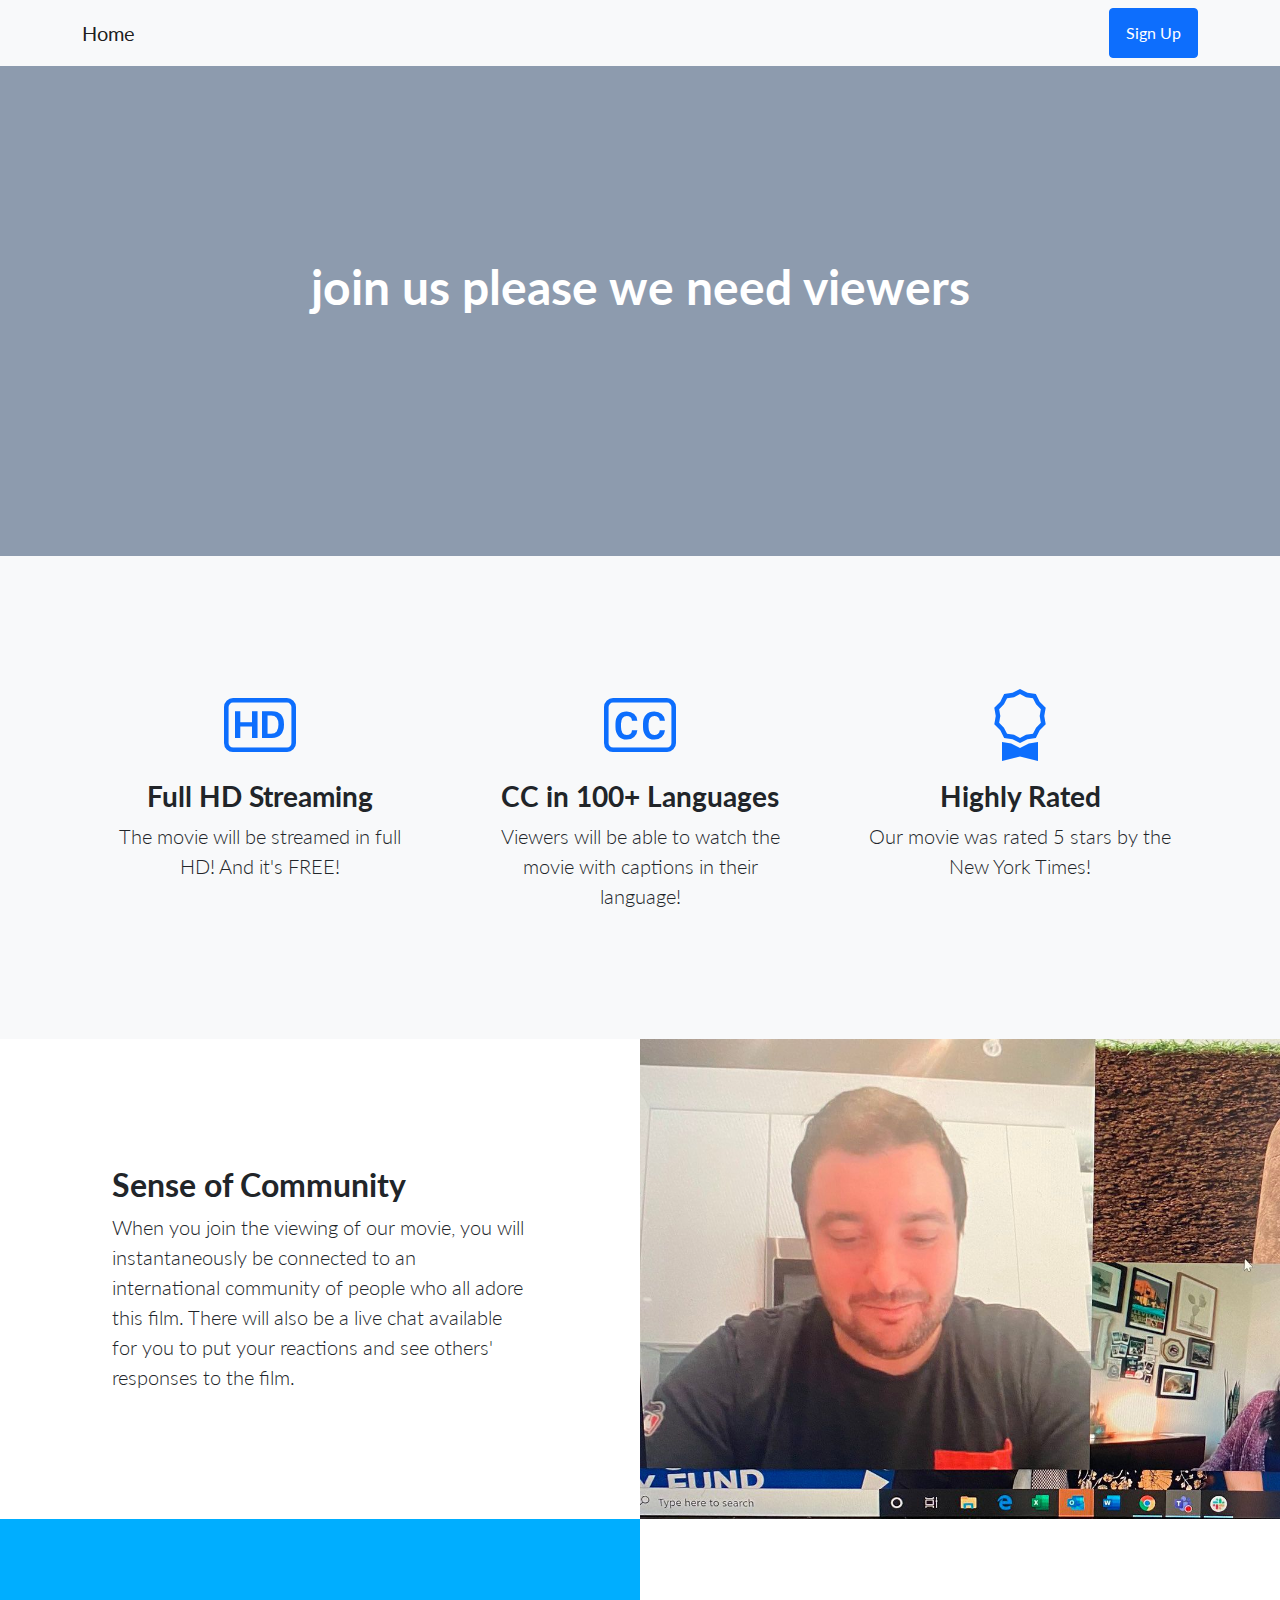
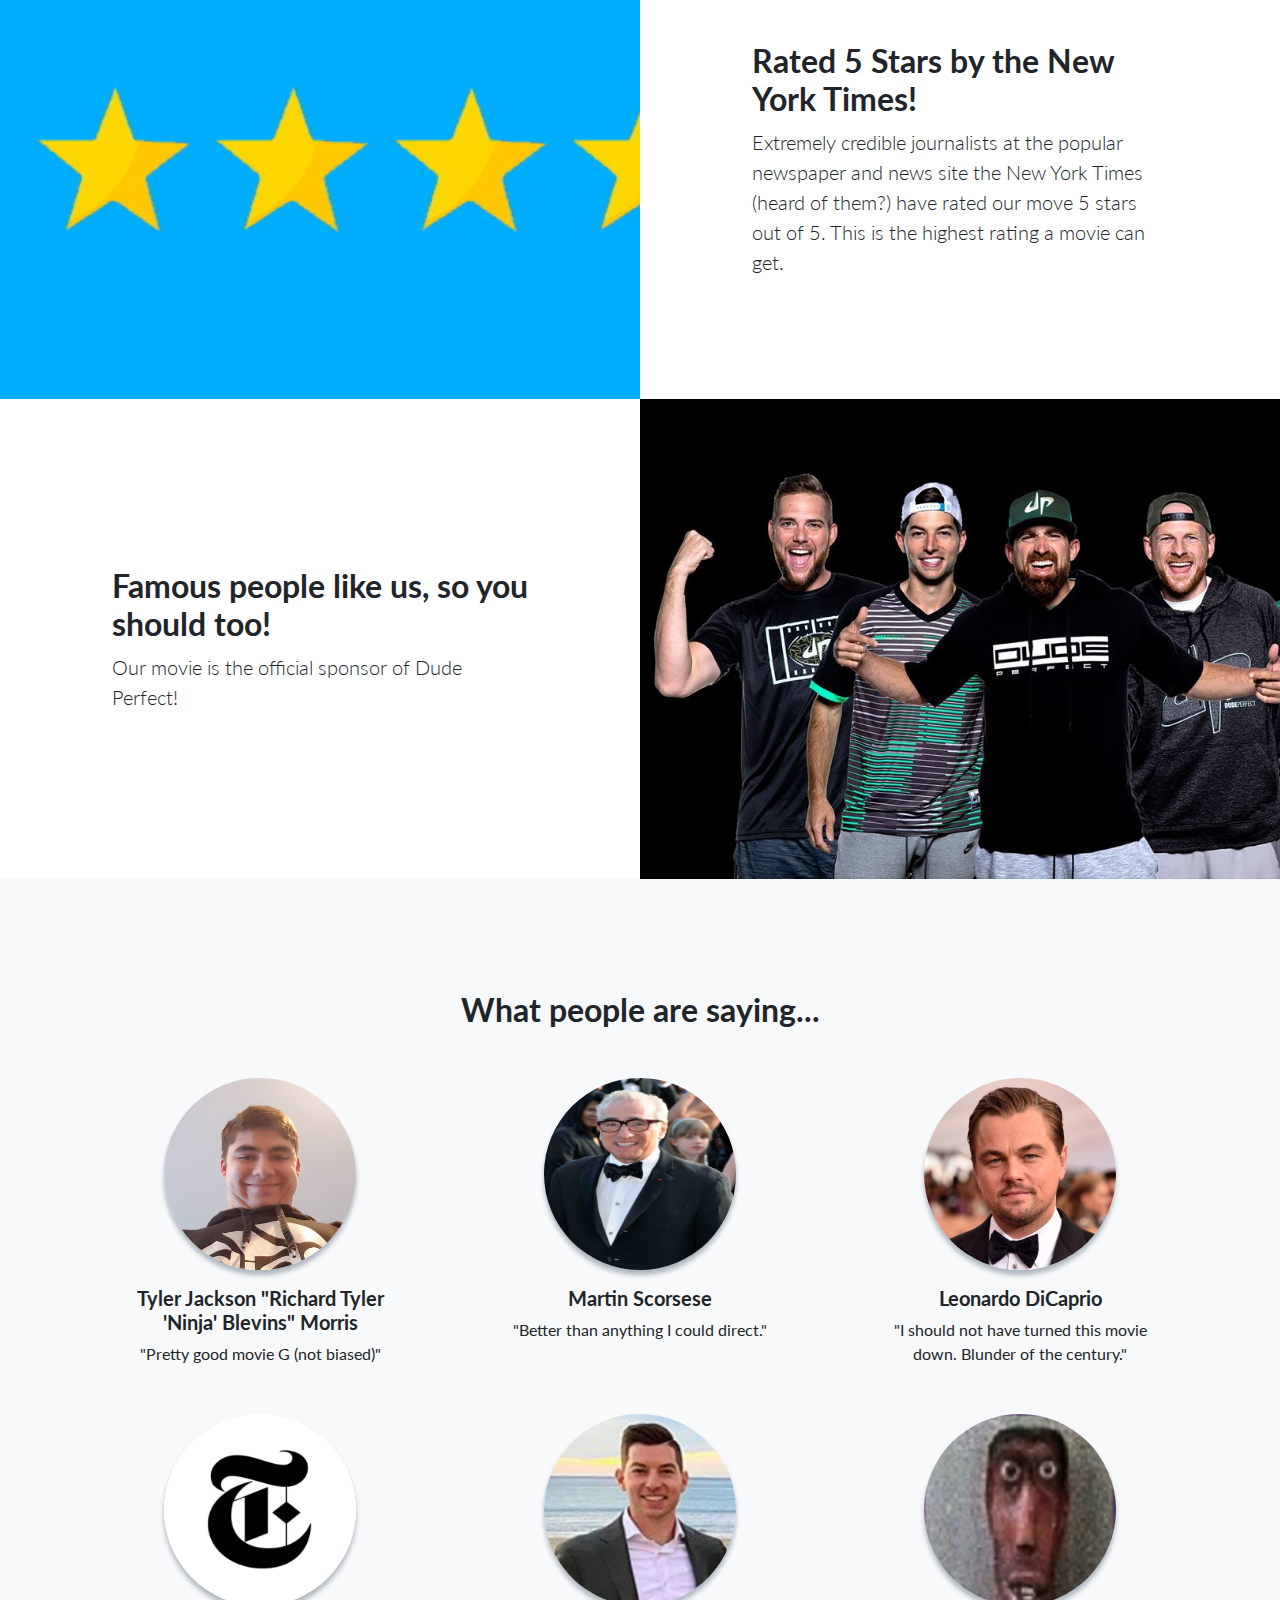
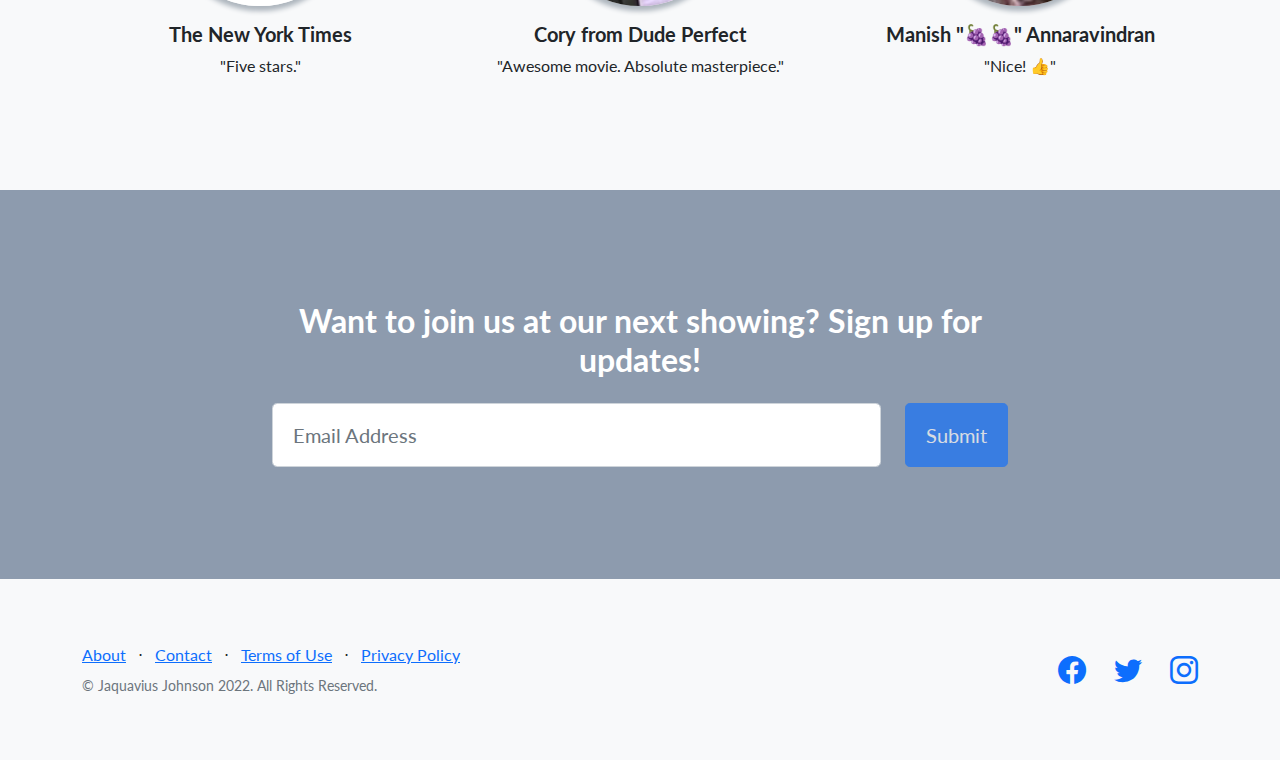
==== index.html @ 87352480 "Add files via upload" ====
<!DOCTYPE html>
<html lang="en">
    <head>
        <meta charset="utf-8" />
        <meta name="viewport" content="width=device-width, initial-scale=1, shrink-to-fit=no" />
        <meta name="description" content="" />
        <meta name="author" content="" />
        <title>Virtual Movie Event</title>
        <!-- Favicon-->
        <link rel="icon" type="image/x-icon" href="tyler.jpg" />
        <!-- Bootstrap icons-->
        <link href="https://cdn.jsdelivr.net/npm/bootstrap-icons@1.5.0/font/bootstrap-icons.css" rel="stylesheet" type="text/css" />
        <!-- Google fonts-->
        <link href="https://fonts.googleapis.com/css?family=Lato:300,400,700,300italic,400italic,700italic" rel="stylesheet" type="text/css" />
        <!-- Core theme CSS (includes Bootstrap)-->
        <link href="styles.css" rel="stylesheet" />
    </head>
    <body>
        <!-- Navigation-->
        <nav class="navbar navbar-light bg-light static-top">
            <div class="container">
                <a class="navbar-brand" href="#!">Home</a>
                <a class="btn btn-primary" href="#signup">Sign Up</a>
            </div>
        </nav>
        <!-- Masthead-->
        <header class="masthead">
            <div class="container position-relative">
                <div class="row justify-content-center">
                    <div class="col-xl-8">
                        <div class="text-center text-white">
                            <!-- Page heading-->
                            <h1 class="mb-5">join us please we need viewers</h1>
                        </div>
                    </div>
                </div>
            </div>
        </header>
        <!-- Icons Grid-->
        <section class="features-icons bg-light text-center">
            <div class="container">
                <div class="row">
                    <div class="col-lg-4">
                        <div class="features-icons-item mx-auto mb-5 mb-lg-0 mb-lg-3">
                            <div class="features-icons-icon d-flex"><i class="bi-badge-hd m-auto text-primary"></i></div>
                            <h3>Full HD Streaming</h3>
                            <p class="lead mb-0">The movie will be streamed in full HD! And it's FREE!</p>
                        </div>
                    </div>
                    <div class="col-lg-4">
                        <div class="features-icons-item mx-auto mb-5 mb-lg-0 mb-lg-3">
                            <div class="features-icons-icon d-flex"><i class="bi-badge-cc m-auto text-primary"></i></div>
                            <h3>CC in 100+ Languages</h3>
                            <p class="lead mb-0">Viewers will be able to watch the movie with captions in their language!</p>
                        </div>
                    </div>
                    <div class="col-lg-4">
                        <div class="features-icons-item mx-auto mb-0 mb-lg-3">
                            <div class="features-icons-icon d-flex"><i class="bi-award m-auto text-primary"></i></div>
                            <h3>Highly Rated</h3>
                            <p class="lead mb-0">Our movie was rated 5 stars by the New York Times!</p>
                        </div>
                    </div>
                </div>
            </div>
        </section>
        <!-- Image Showcases-->
        <section class="showcase">
            <div class="container-fluid p-0">
                <div class="row g-0">
                    <div class="col-lg-6 order-lg-2 text-white showcase-img" style="background-image: url('potato.jpg')"></div>
                    <div class="col-lg-6 order-lg-1 my-auto showcase-text">
                        <h2>Sense of Community</h2>
                        <p class="lead mb-0">When you join the viewing of our movie, you will instantaneously be connected to an international community of people who all adore this film. There will also be a live chat available for you to put your reactions and see others' responses to the film.</p>
                    </div>
                </div>
                <div class="row g-0">
                    <div class="col-lg-6 text-white showcase-img" style="background-image: url('5star.jpg')"></div>
                    <div class="col-lg-6 my-auto showcase-text">
                        <h2>Rated 5 Stars by the New York Times!</h2>
                        <p class="lead mb-0">Extremely credible journalists at the popular newspaper and news site the New York Times (heard of them?) have rated our move 5 stars out of 5. This is the highest rating a movie can get.</p>
                    </div>
                </div>
                <div class="row g-0">
                    <div class="col-lg-6 order-lg-2 text-white showcase-img" style="background-image: url('dudeperfect.jpg')"></div>
                    <div class="col-lg-6 order-lg-1 my-auto showcase-text">
                        <h2>Famous people like us, so you should too!</h2>
                        <p class="lead mb-0">Our movie is the official sponsor of Dude Perfect!</p>
                    </div>
                </div>
            </div>
        </section>
        <!-- Testimonials-->
        <section class="testimonials text-center bg-light">
            <div class="container">
                <h2 class="mb-5">What people are saying...</h2>
                <div class="row">
                    <div class="col-lg-4">
                        <div class="testimonial-item mx-auto mb-5 mb-lg-0">
                            <img class="img-fluid rounded-circle mb-3" src="tyler.jpg" alt="Tyler" />
                            <h5>Tyler Jackson "Richard Tyler 'Ninja' Blevins" Morris</h5>
                            <p class="font-weight-light mb-0">"Pretty good movie G (not biased)"</p>
                        </div>
                    </div>
                    <div class="col-lg-4">
                        <div class="testimonial-item mx-auto mb-5 mb-lg-0">
                            <img class="img-fluid rounded-circle mb-3" src="scorsese.jpg" alt="Martin Scorsese" />
                            <h5>Martin Scorsese</h5>
                            <p class="font-weight-light mb-0">"Better than anything I could direct."</p>
                        </div>
                    </div>
                    <div class="col-lg-4">
                        <div class="testimonial-item mx-auto mb-5 mb-lg-0">
                            <img class="img-fluid rounded-circle mb-3" src="dicap.jpg" alt="Leonardo DiCaprio" />
                            <h5>Leonardo DiCaprio</h5>
                            <p class="font-weight-light mb-0">"I should not have turned this movie down. Blunder of the century."</p>
                        </div>
                    </div>
                  </div>
                  <br><br>
                  <div class="row">
                    <div class="col-lg-4">
                        <div class="testimonial-item mx-auto mb-5 mb-lg-0">
                            <img class="img-fluid rounded-circle mb-3" src="nyt-t-logo.jpg" alt="New York Times Logo" />
                            <h5>The New York Times</h5>
                            <p class="font-weight-light mb-0">"Five stars."</p>
                        </div>
                    </div>
                    <div class="col-lg-4">
                        <div class="testimonial-item mx-auto mb-5 mb-lg-0">
                            <img class="img-fluid rounded-circle mb-3" src="cory.png" alt="Cory from Dude Perfect" />
                            <h5>Cory from Dude Perfect</h5>
                            <p class="font-weight-light mb-0">"Awesome movie. Absolute masterpiece."</p>
                        </div>
                    </div>
                    <div class="col-lg-4">
                        <div class="testimonial-item mx-auto mb-5 mb-lg-0">
                            <img class="img-fluid rounded-circle mb-3" src="manish.png" alt="Manish Annaravindran" />
                            <h5>Manish "🍇🍇" Annaravindran</h5>
                            <p class="font-weight-light mb-0">"Nice! 👍"</p>
                        </div>
                    </div>
                </div>
            </div>
        </section>
        <!-- Call to Action-->
        <section class="call-to-action text-white text-center" id="signup">
            <div class="container position-relative">
                <div class="row justify-content-center">
                    <div class="col-xl-8">
                        <h2 class="mb-4">Want to join us at our next showing? Sign up for updates!</h2>
                        <!-- Signup form-->
                        <!-- * * * * * * * * * * * * * * *-->
                        <!-- * * SB Forms Contact Form * *-->
                        <!-- * * * * * * * * * * * * * * *-->
                        <!-- This form is pre-integrated with SB Forms.-->
                        <!-- To make this form functional, sign up at-->
                        <!-- https://startbootstrap.com/solution/contact-forms-->
                        <!-- to get an API token!-->
                        <form class="form-subscribe" id="contactFormFooter" data-sb-form-api-token="API_TOKEN">
                            <!-- Email address input-->
                            <div class="row">
                                <div class="col">
                                    <input class="form-control form-control-lg" id="emailAddressBelow" type="email" placeholder="Email Address" data-sb-validations="required,email" />
                                    <div class="invalid-feedback text-white" data-sb-feedback="emailAddressBelow:required">Email Address is required.</div>
                                    <div class="invalid-feedback text-white" data-sb-feedback="emailAddressBelow:email">Email Address Email is not valid.</div>
                                </div>
                                <div class="col-auto"><button class="btn btn-primary btn-lg disabled" id="submitButton" type="submit">Submit</button></div>
                            </div>
                            <!-- Submit success message-->
                            <!---->
                            <!-- This is what your users will see when the form-->
                            <!-- has successfully submitted-->
                            <div class="d-none" id="submitSuccessMessage">
                                <div class="text-center mb-3">
                                    <div class="fw-bolder">Form submission successful!</div>
                                    <p>To activate this form, sign up at</p>
                                    <a class="text-white" href="https://startbootstrap.com/solution/contact-forms">https://startbootstrap.com/solution/contact-forms</a>
                                </div>
                            </div>
                            <!-- Submit error message-->
                            <!---->
                            <!-- This is what your users will see when there is-->
                            <!-- an error submitting the form-->
                            <div class="d-none" id="submitErrorMessage"><div class="text-center text-danger mb-3">Error sending message!</div></div>
                        </form>
                    </div>
                </div>
            </div>
        </section>
        <!-- Footer-->
        <footer class="footer bg-light">
            <div class="container">
                <div class="row">
                    <div class="col-lg-6 h-100 text-center text-lg-start my-auto">
                        <ul class="list-inline mb-2">
                            <li class="list-inline-item"><a href="#!">About</a></li>
                            <li class="list-inline-item">⋅</li>
                            <li class="list-inline-item"><a href="#!">Contact</a></li>
                            <li class="list-inline-item">⋅</li>
                            <li class="list-inline-item"><a href="#!">Terms of Use</a></li>
                            <li class="list-inline-item">⋅</li>
                            <li class="list-inline-item"><a href="#!">Privacy Policy</a></li>
                        </ul>
                        <p class="text-muted small mb-4 mb-lg-0">&copy; Jaquavius Johnson 2022. All Rights Reserved.</p>
                    </div>
                    <div class="col-lg-6 h-100 text-center text-lg-end my-auto">
                        <ul class="list-inline mb-0">
                            <li class="list-inline-item me-4">
                                <a href="#!"><i class="bi-facebook fs-3"></i></a>
                            </li>
                            <li class="list-inline-item me-4">
                                <a href="#!"><i class="bi-twitter fs-3"></i></a>
                            </li>
                            <li class="list-inline-item">
                                <a href="#!"><i class="bi-instagram fs-3"></i></a>
                            </li>
                        </ul>
                    </div>
                </div>
            </div>
        </footer>
        <!-- Bootstrap core JS-->
        <script src="https://cdn.jsdelivr.net/npm/bootstrap@5.1.3/dist/js/bootstrap.bundle.min.js"></script>
        <!-- Core theme JS-->
        <script src="scripts.js"></script>
        <!-- * * * * * * * * * * * * * * * * * * * * * * * * * * * * * * * * * * * * * * * *-->
        <!-- * *                               SB Forms JS                               * *-->
        <!-- * * Activate your form at https://startbootstrap.com/solution/contact-forms * *-->
        <!-- * * * * * * * * * * * * * * * * * * * * * * * * * * * * * * * * * * * * * * * *-->
        <script src="https://cdn.startbootstrap.com/sb-forms-latest.js"></script>
    </body>
</html>
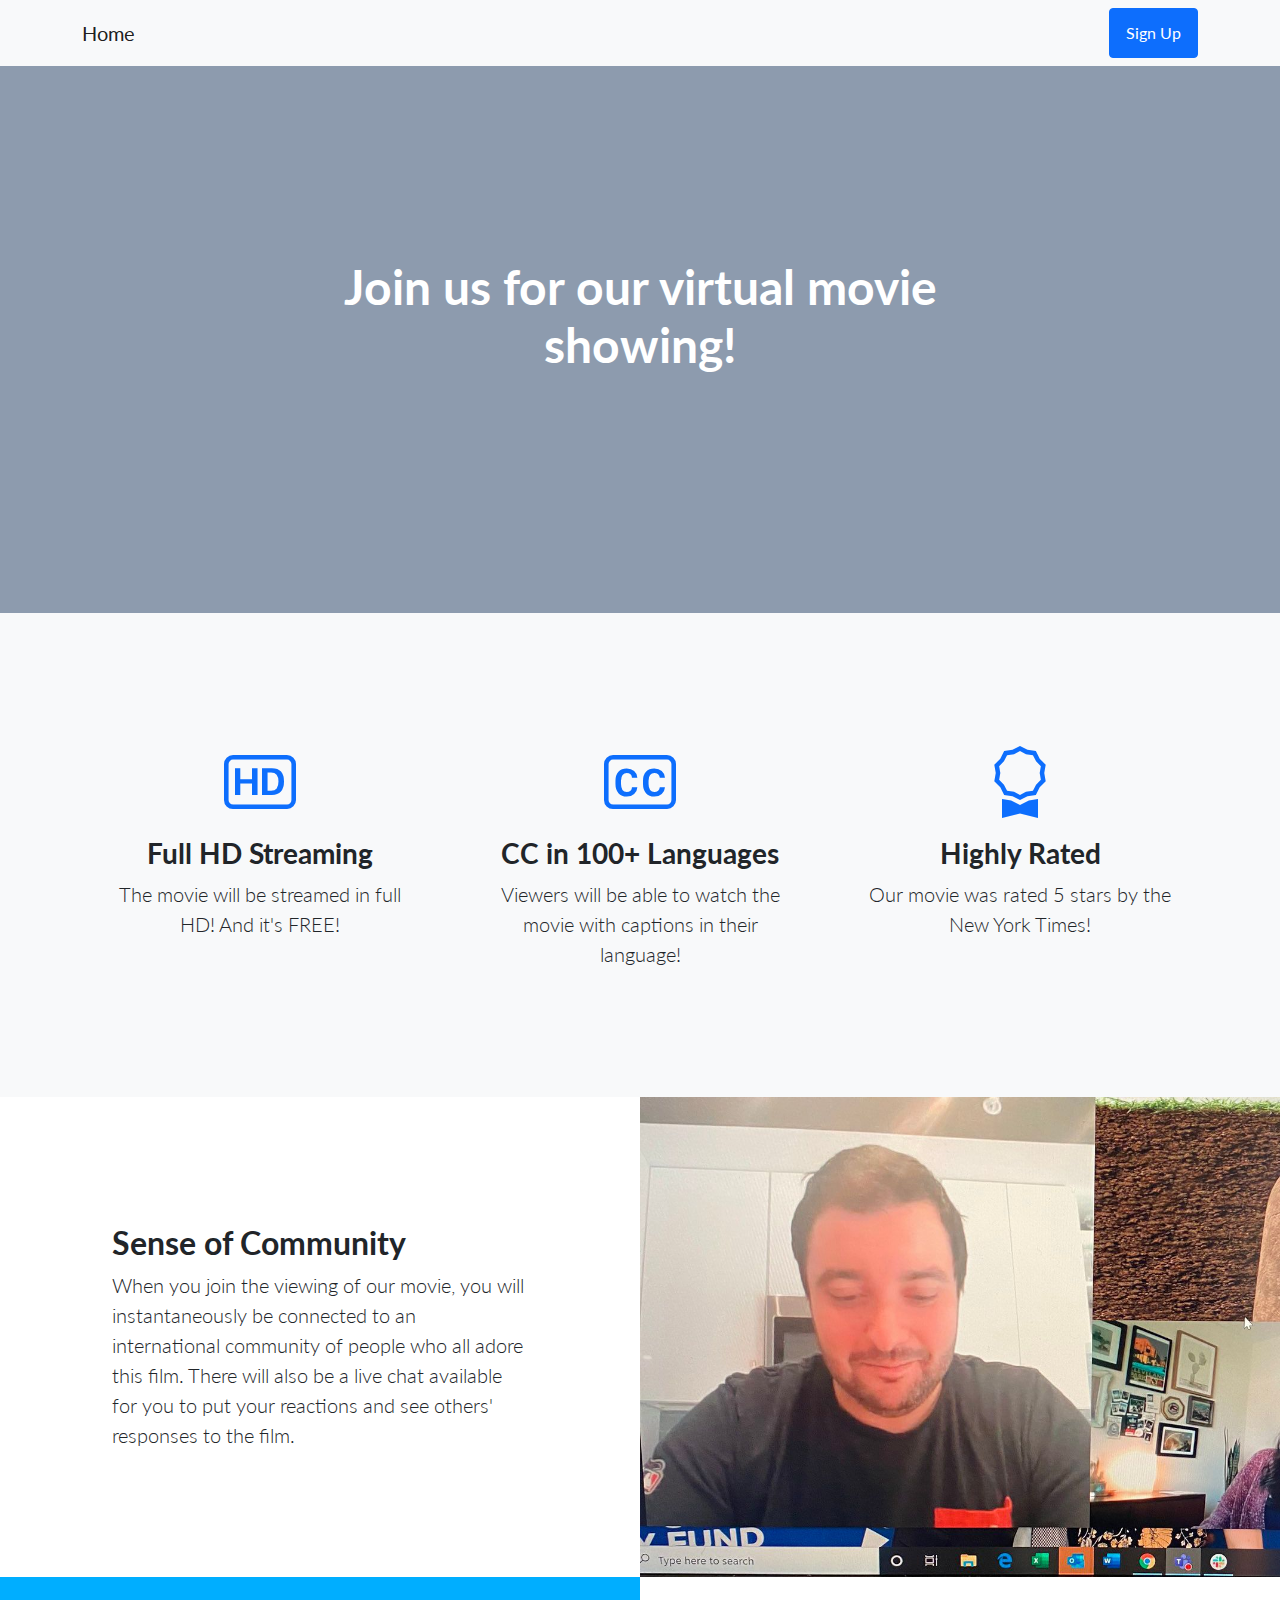
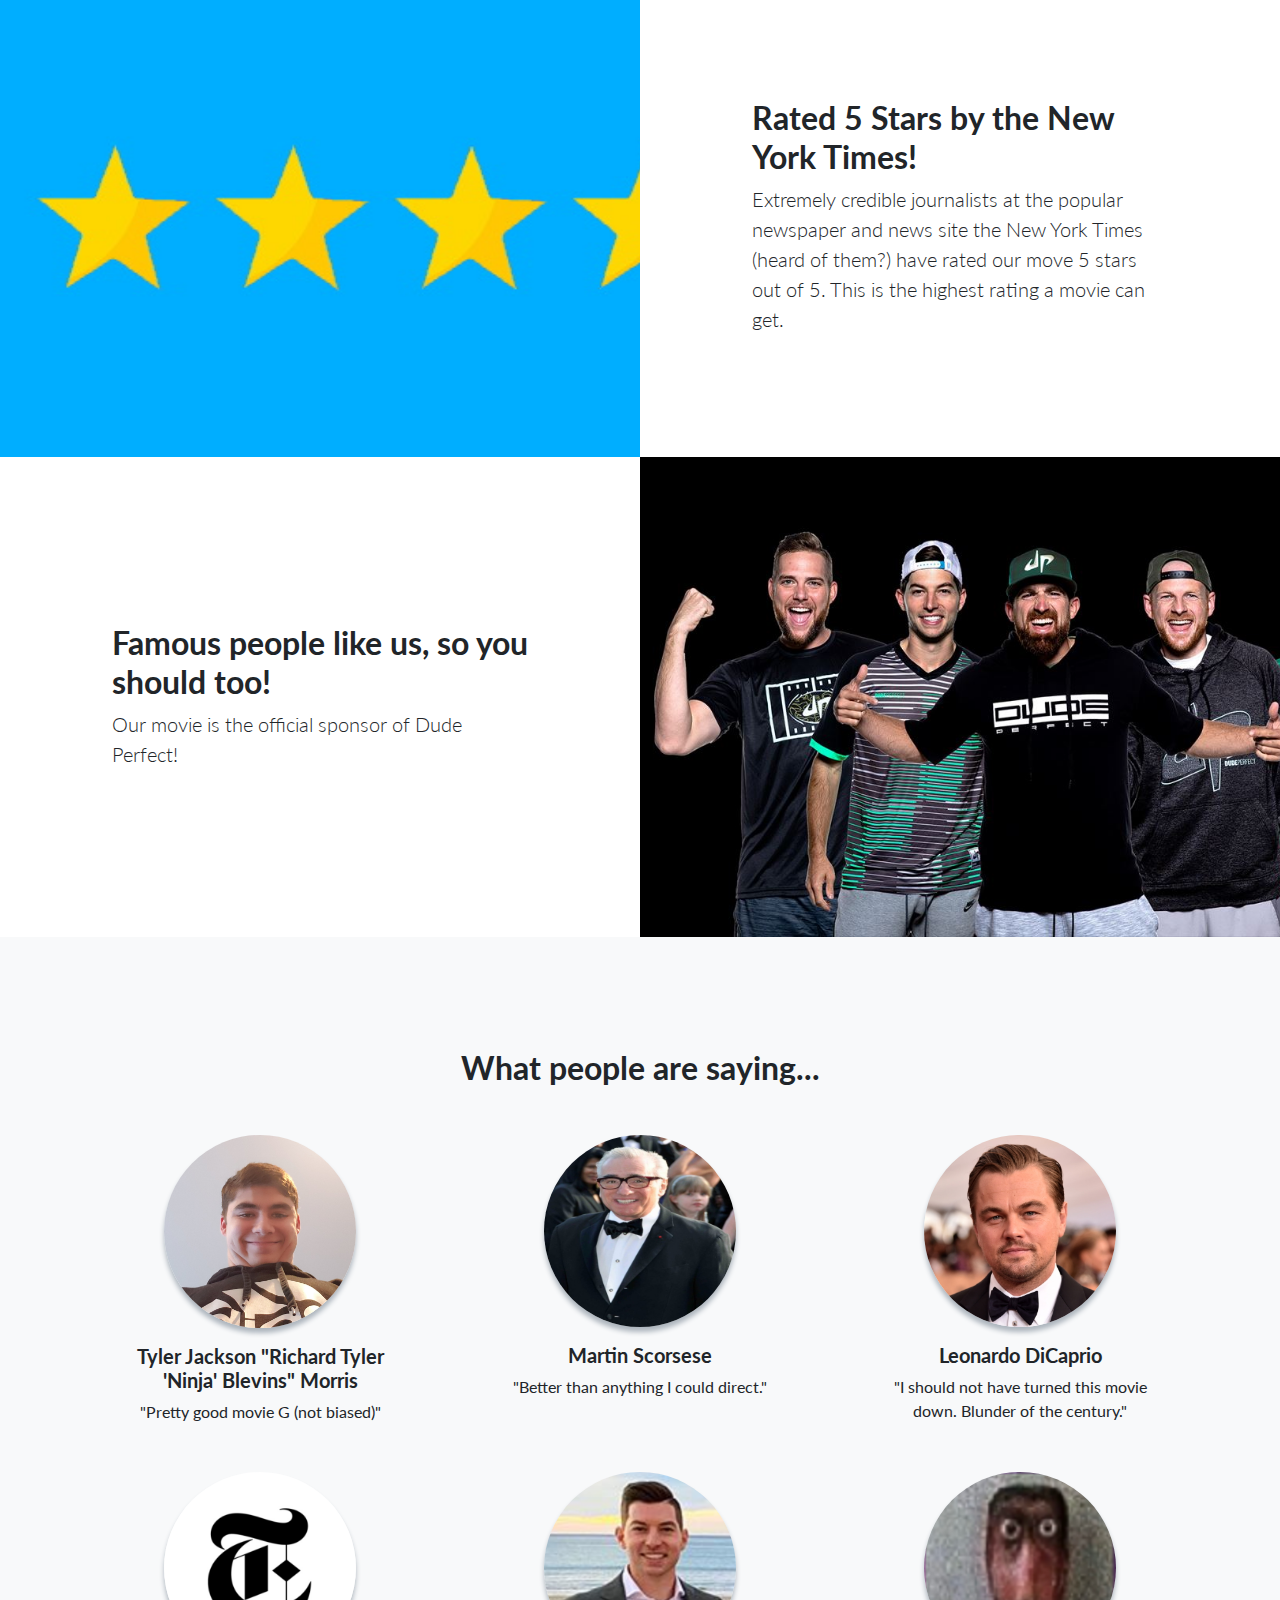
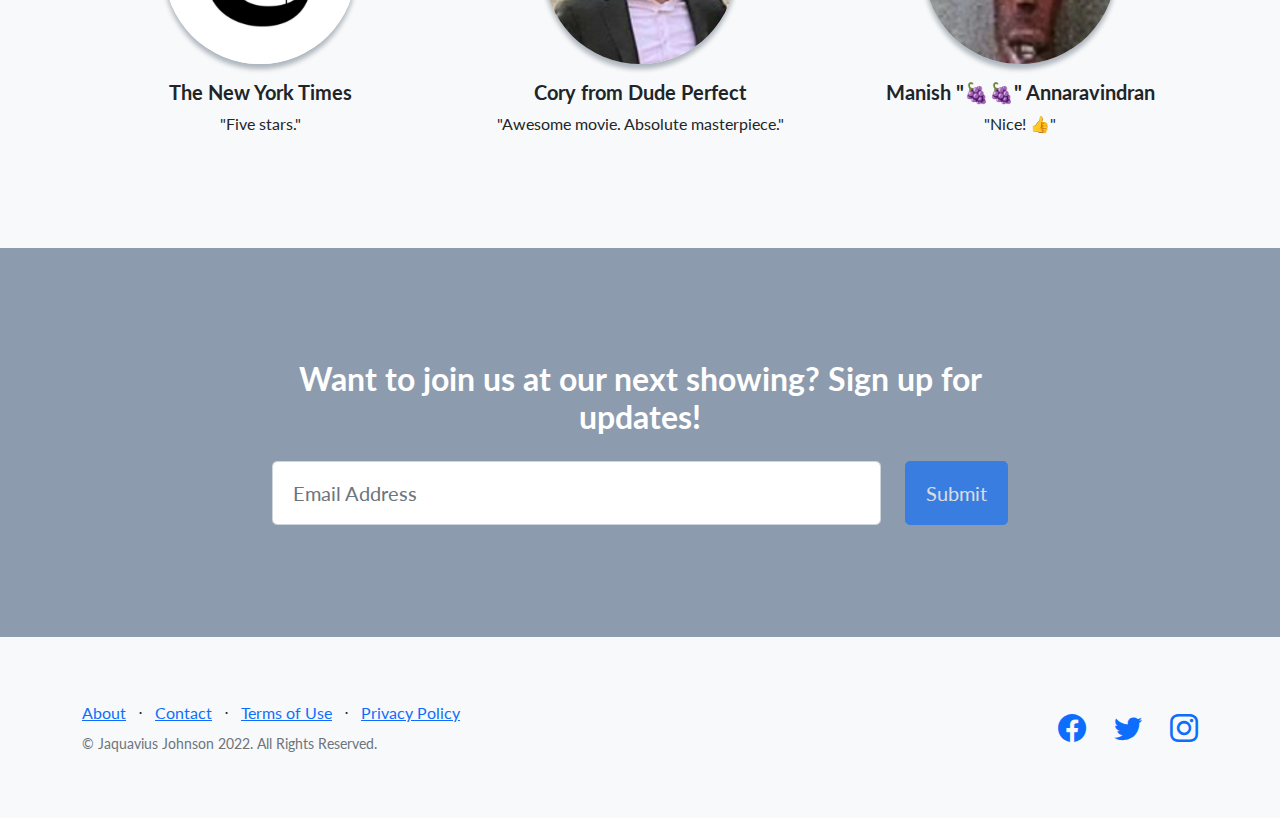
==== commit e7305af5: "Add files via upload" ====
--- a/index.html
+++ b/index.html
@@ -30,7 +30,7 @@
                     <div class="col-xl-8">
                         <div class="text-center text-white">
                             <!-- Page heading-->
-                            <h1 class="mb-5">join us please we need viewers</h1>
+                            <h1 class="mb-5">Join us for our virtual movie showing!</h1>
                         </div>
                     </div>
                 </div>
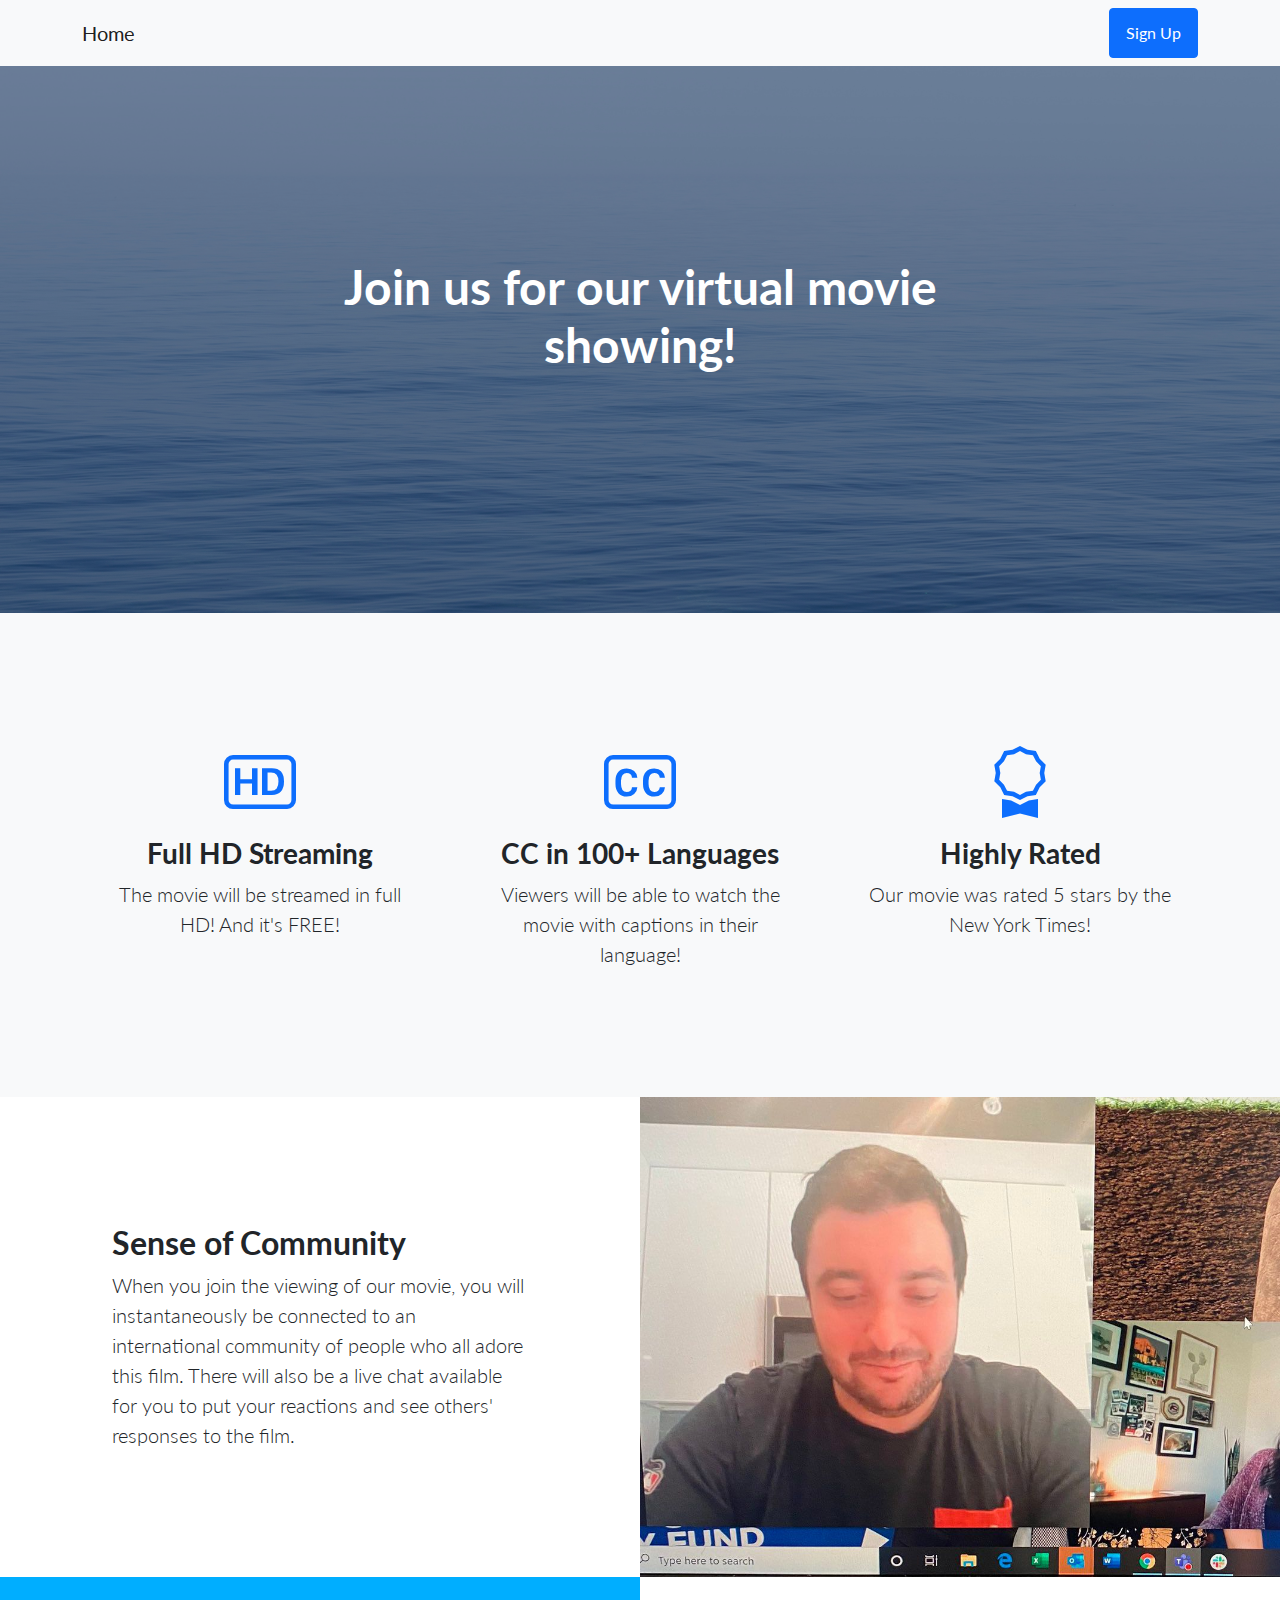
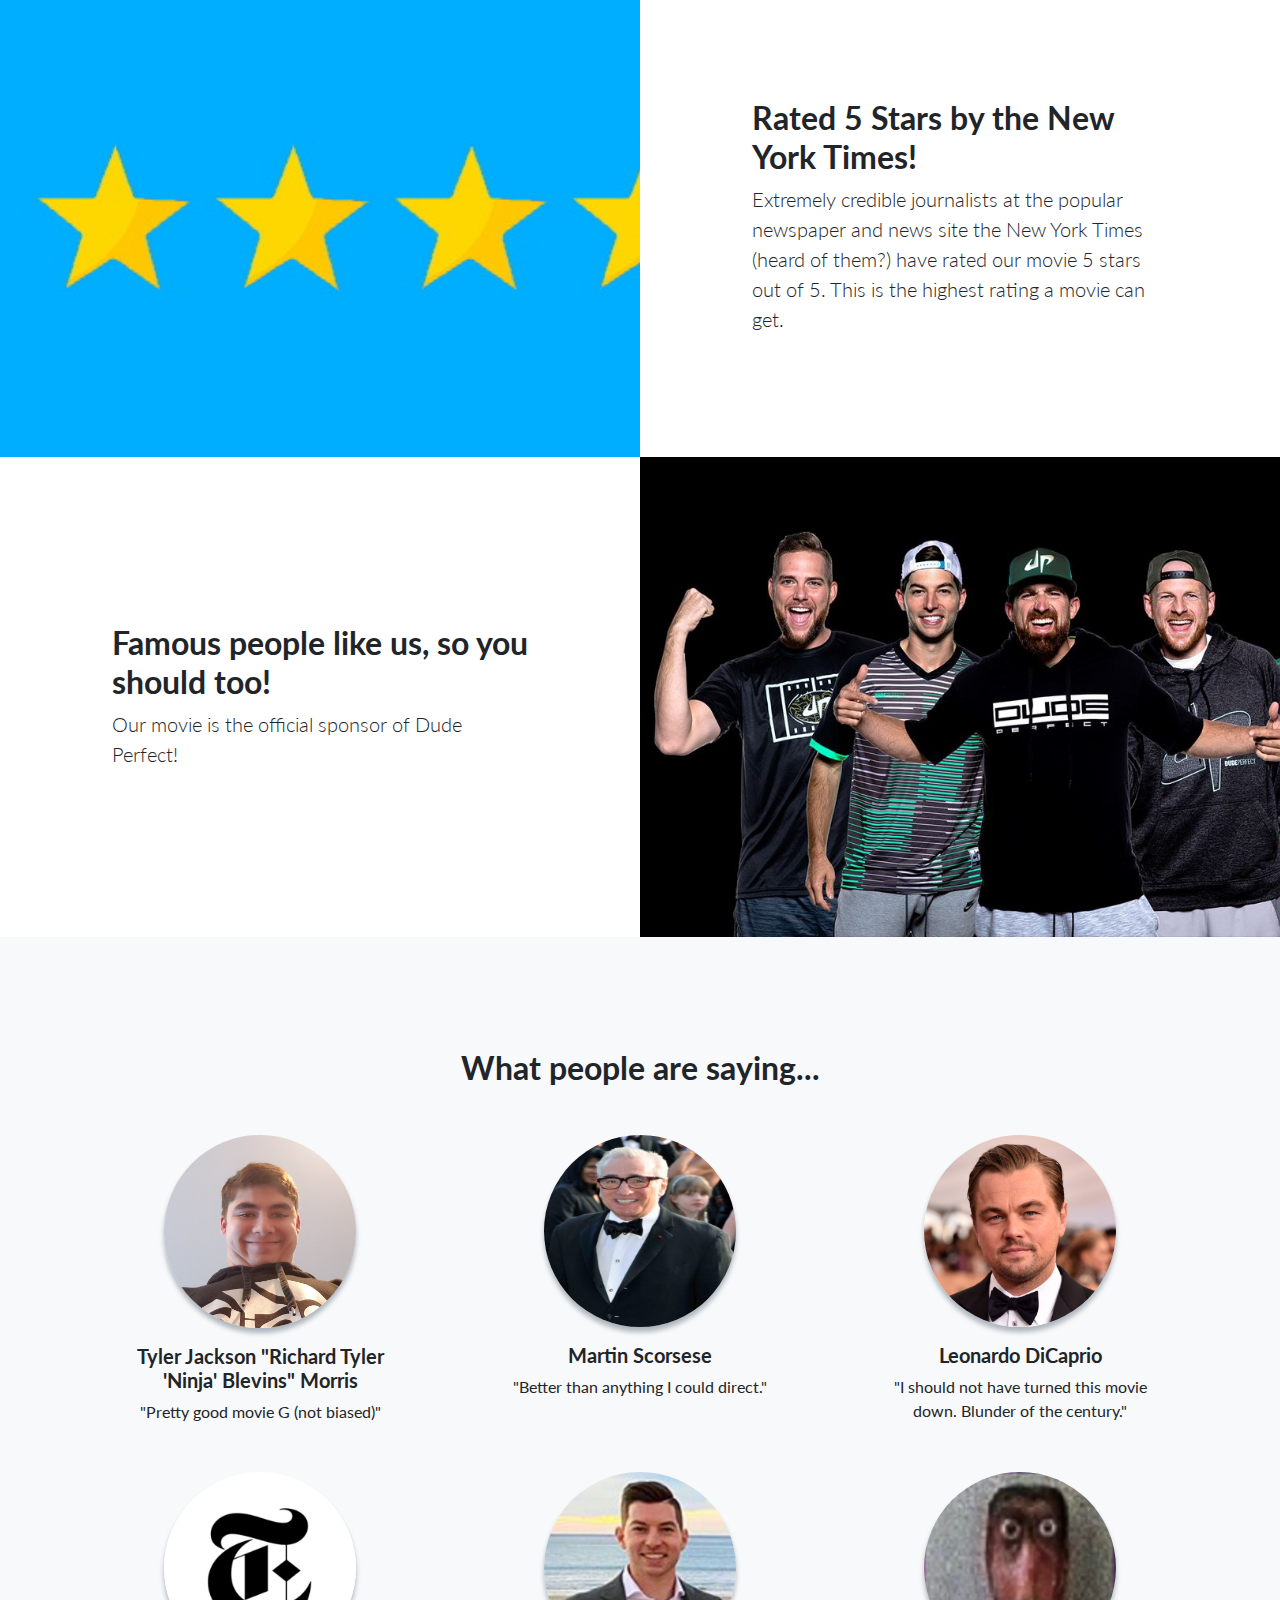
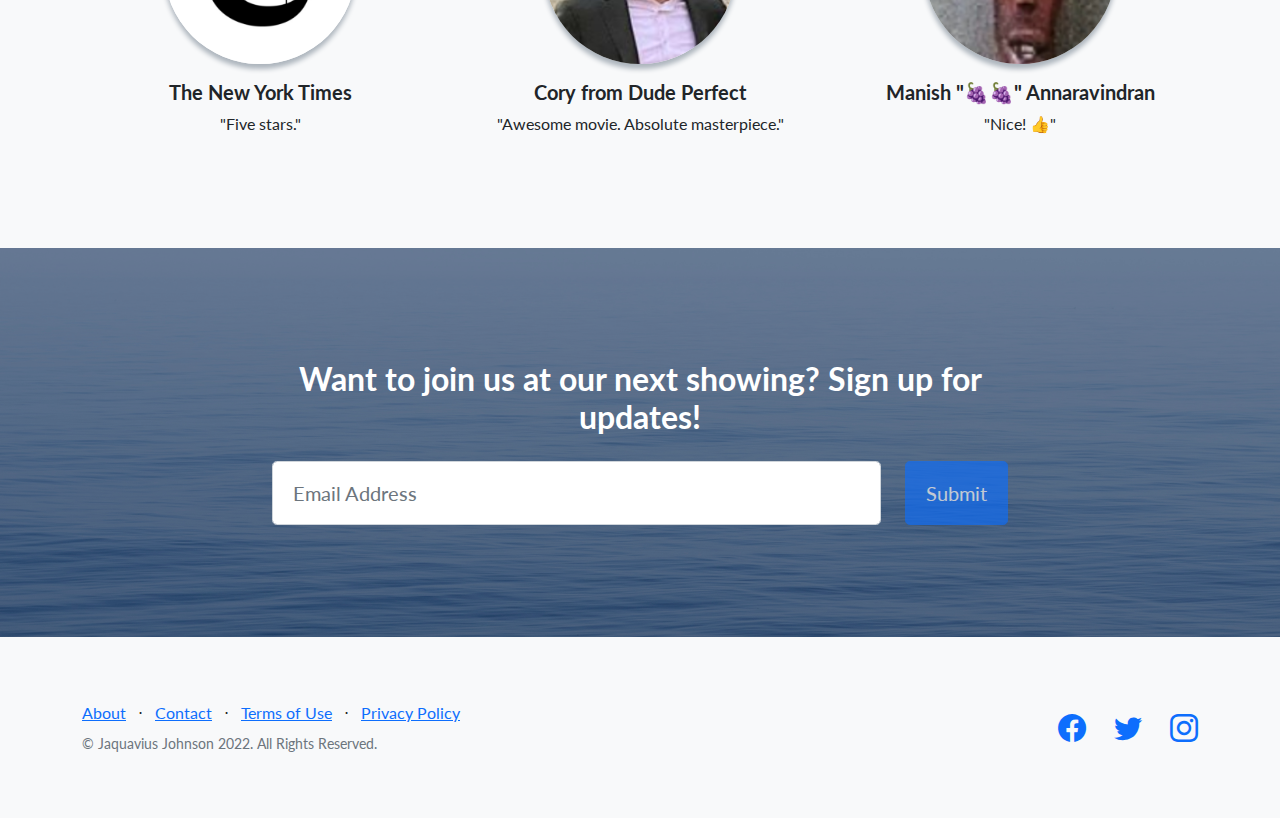
==== commit 6adf3b49: "Add files via upload" ====
--- a/index.html
+++ b/index.html
@@ -78,7 +78,7 @@
                     <div class="col-lg-6 text-white showcase-img" style="background-image: url('5star.jpg')"></div>
                     <div class="col-lg-6 my-auto showcase-text">
                         <h2>Rated 5 Stars by the New York Times!</h2>
-                        <p class="lead mb-0">Extremely credible journalists at the popular newspaper and news site the New York Times (heard of them?) have rated our move 5 stars out of 5. This is the highest rating a movie can get.</p>
+                        <p class="lead mb-0">Extremely credible journalists at the popular newspaper and news site the New York Times (heard of them?) have rated our movie 5 stars out of 5. This is the highest rating a movie can get.</p>
                     </div>
                 </div>
                 <div class="row g-0">
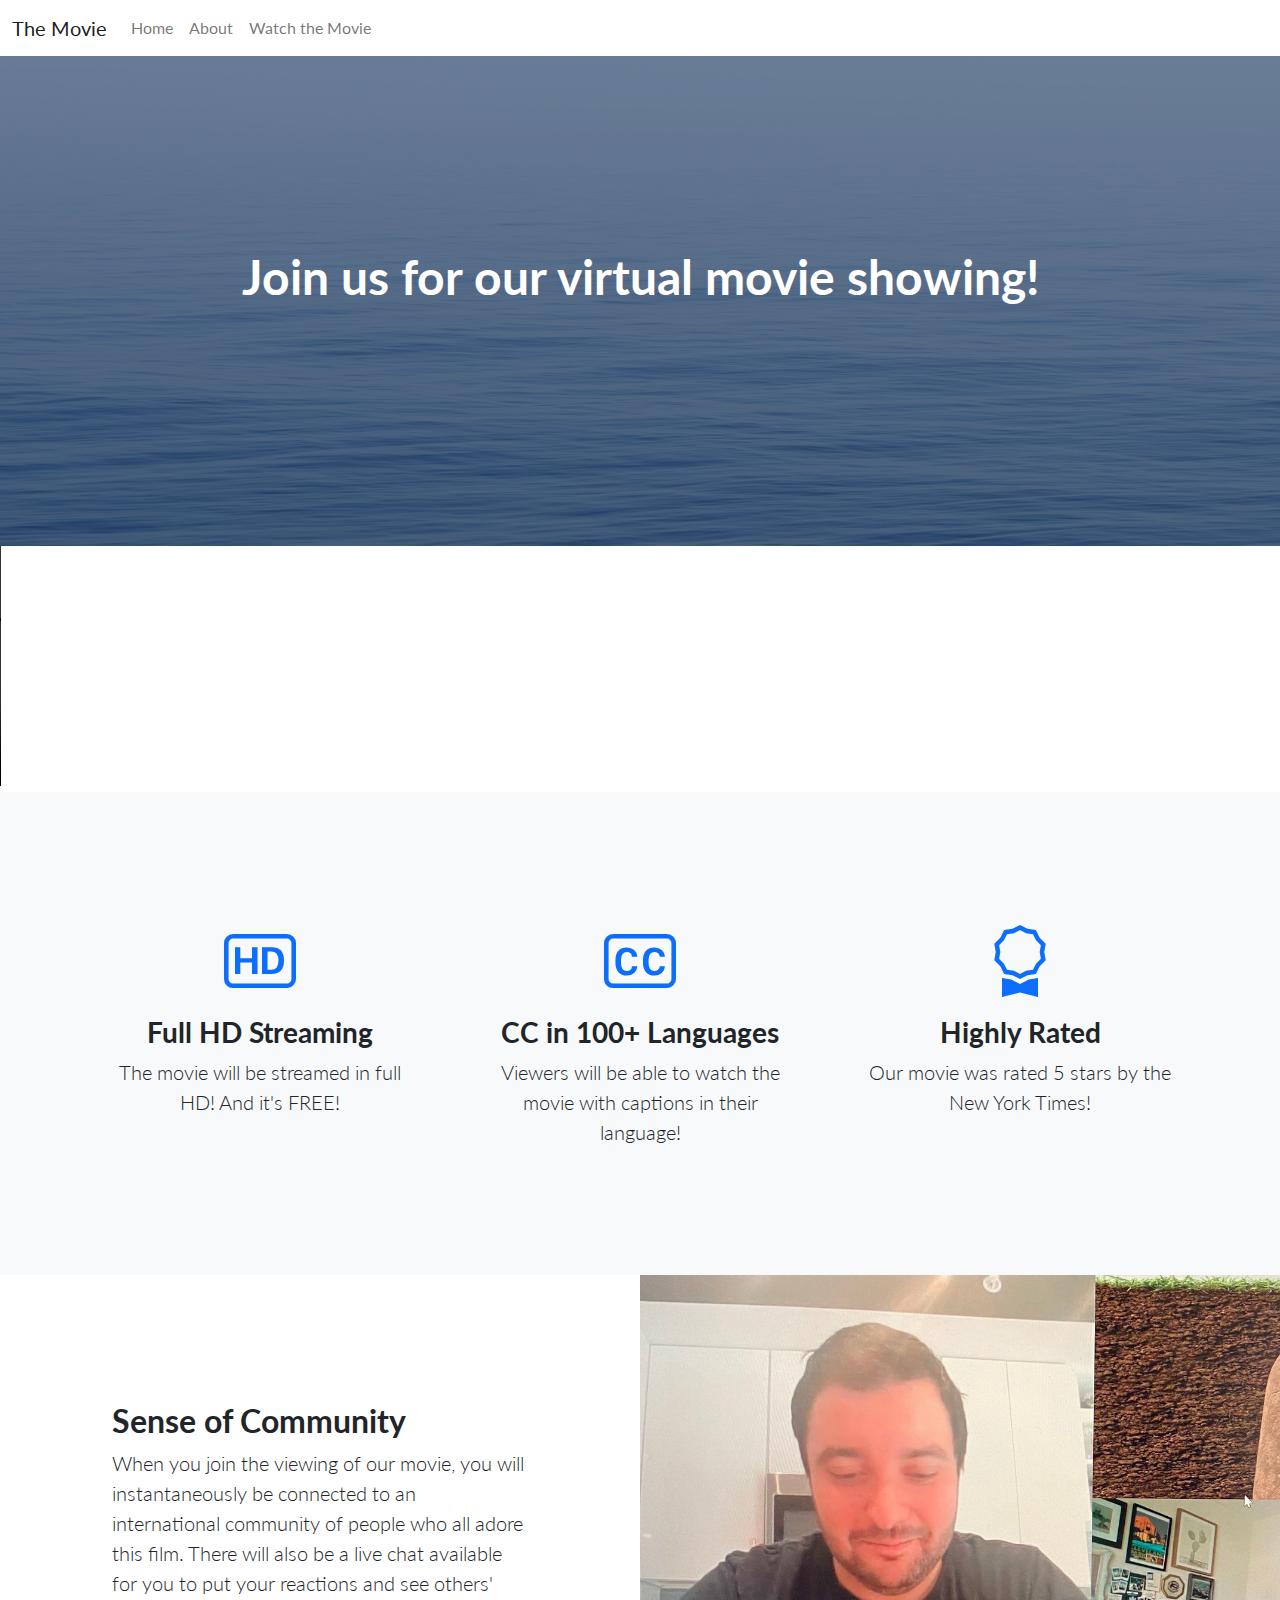
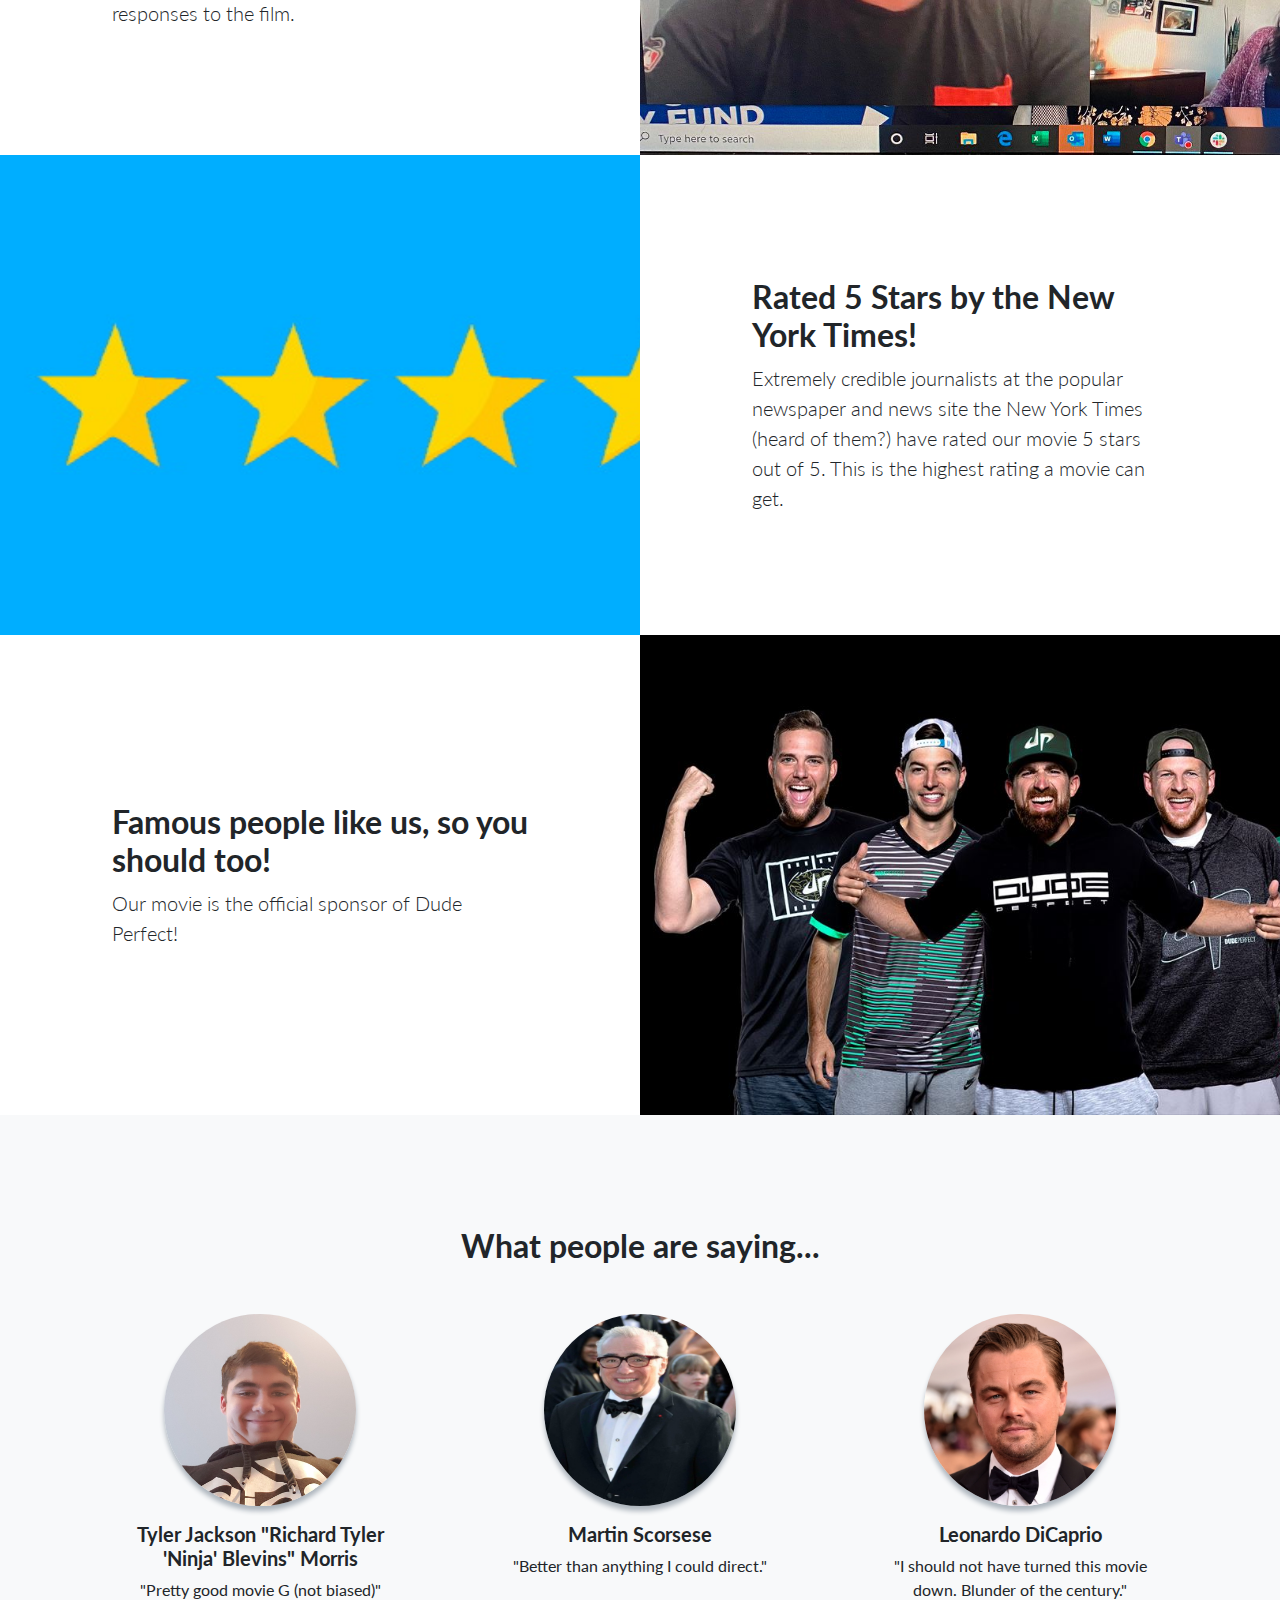
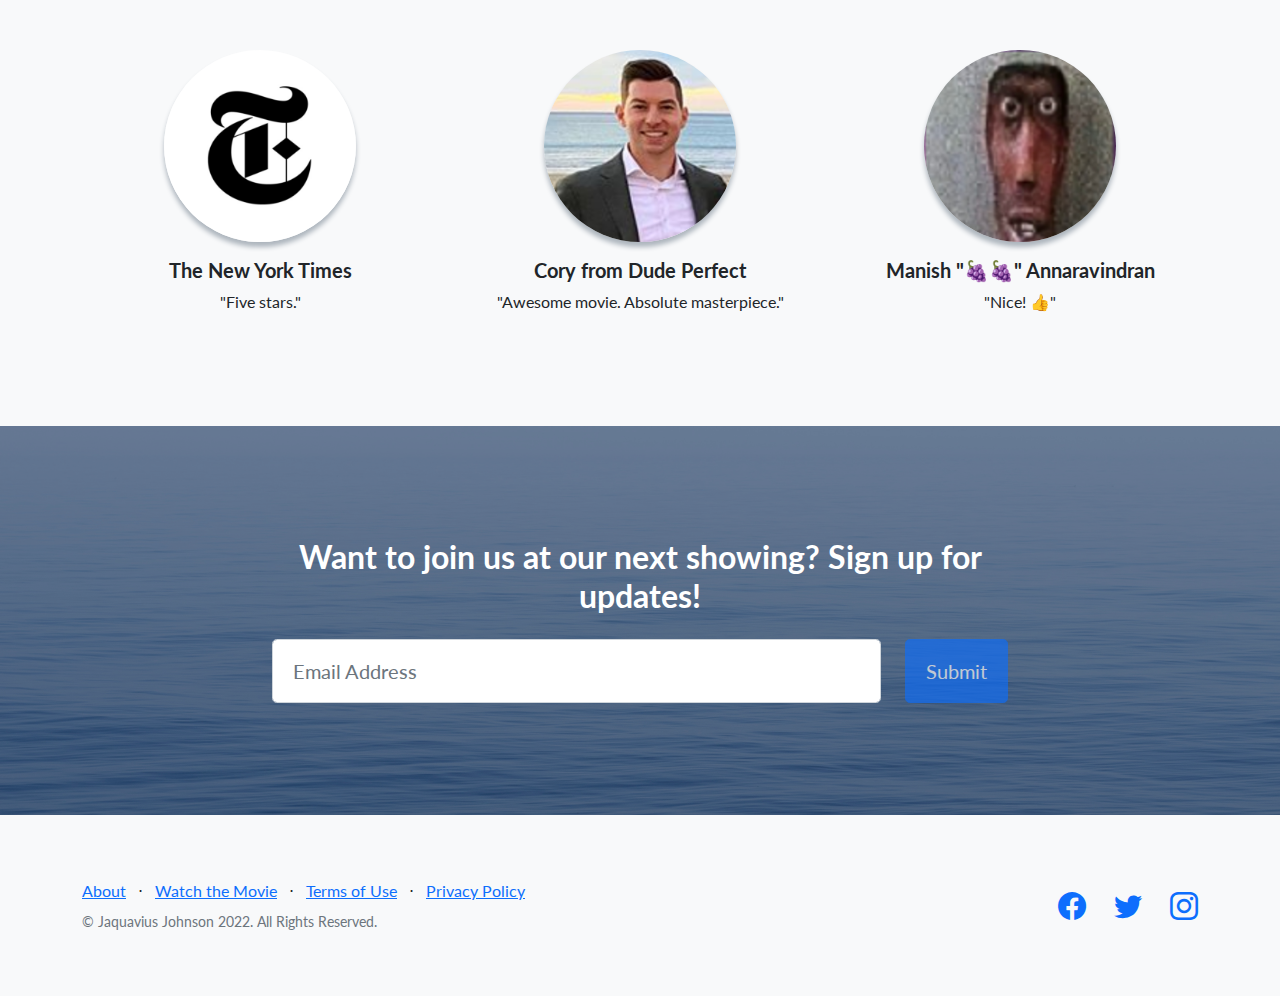
==== commit 79fd0564: "Add files via upload" ====
--- a/index.html
+++ b/index.html
@@ -16,18 +16,33 @@
         <link href="styles.css" rel="stylesheet" />
     </head>
     <body>
-        <!-- Navigation-->
-        <nav class="navbar navbar-light bg-light static-top">
-            <div class="container">
-                <a class="navbar-brand" href="#!">Home</a>
-                <a class="btn btn-primary" href="#signup">Sign Up</a>
-            </div>
+        <!-- Navigation -->
+        <nav class="navbar navbar-expand-lg navbar-light">
+          <div class="container-fluid">
+            <a class="navbar-brand" href="#">The Movie</a>
+            <button class="navbar-toggler" type="button" data-toggle="collapse" data-target="#navbarNav" aria-controls="navbarNav" aria-expanded="false" aria-label="Toggle navigation">
+              <span class="navbar-toggler-icon"></span>
+            </button>
+            <div class="collapse navbar-collapse" id="navbarNav">
+              <ul class="navbar-nav">
+                <li class="nav-item active">
+                  <a class="nav-link" href="#">Home</a>
+                </li>
+                <li class="nav-item">
+                  <a class="nav-link" href="about.html">About</a>
+                </li>
+                <li class="nav-item">
+                  <a class="nav-link" href="#">Watch the Movie</a>
+                </li>
+              </ul>
+            </div>
+          </div>
         </nav>
         <!-- Masthead-->
         <header class="masthead">
             <div class="container position-relative">
                 <div class="row justify-content-center">
-                    <div class="col-xl-8">
+                    <div class="col-xl-12">
                         <div class="text-center text-white">
                             <!-- Page heading-->
                             <h1 class="mb-5">Join us for our virtual movie showing!</h1>
@@ -37,6 +52,10 @@
             </div>
         </header>
         <!-- Icons Grid-->
+        <video width="320" height="240" controls>
+          <source src="harry_potter.mp4" type="video/mp4">
+          Your browser does not support the video tag.
+        </video>
         <section class="features-icons bg-light text-center">
             <div class="container">
                 <div class="row">
@@ -194,9 +213,9 @@
                 <div class="row">
                     <div class="col-lg-6 h-100 text-center text-lg-start my-auto">
                         <ul class="list-inline mb-2">
-                            <li class="list-inline-item"><a href="#!">About</a></li>
+                            <li class="list-inline-item"><a href="about.html">About</a></li>
                             <li class="list-inline-item">⋅</li>
-                            <li class="list-inline-item"><a href="#!">Contact</a></li>
+                            <li class="list-inline-item"><a href="movie.html">Watch the Movie</a></li>
                             <li class="list-inline-item">⋅</li>
                             <li class="list-inline-item"><a href="#!">Terms of Use</a></li>
                             <li class="list-inline-item">⋅</li>
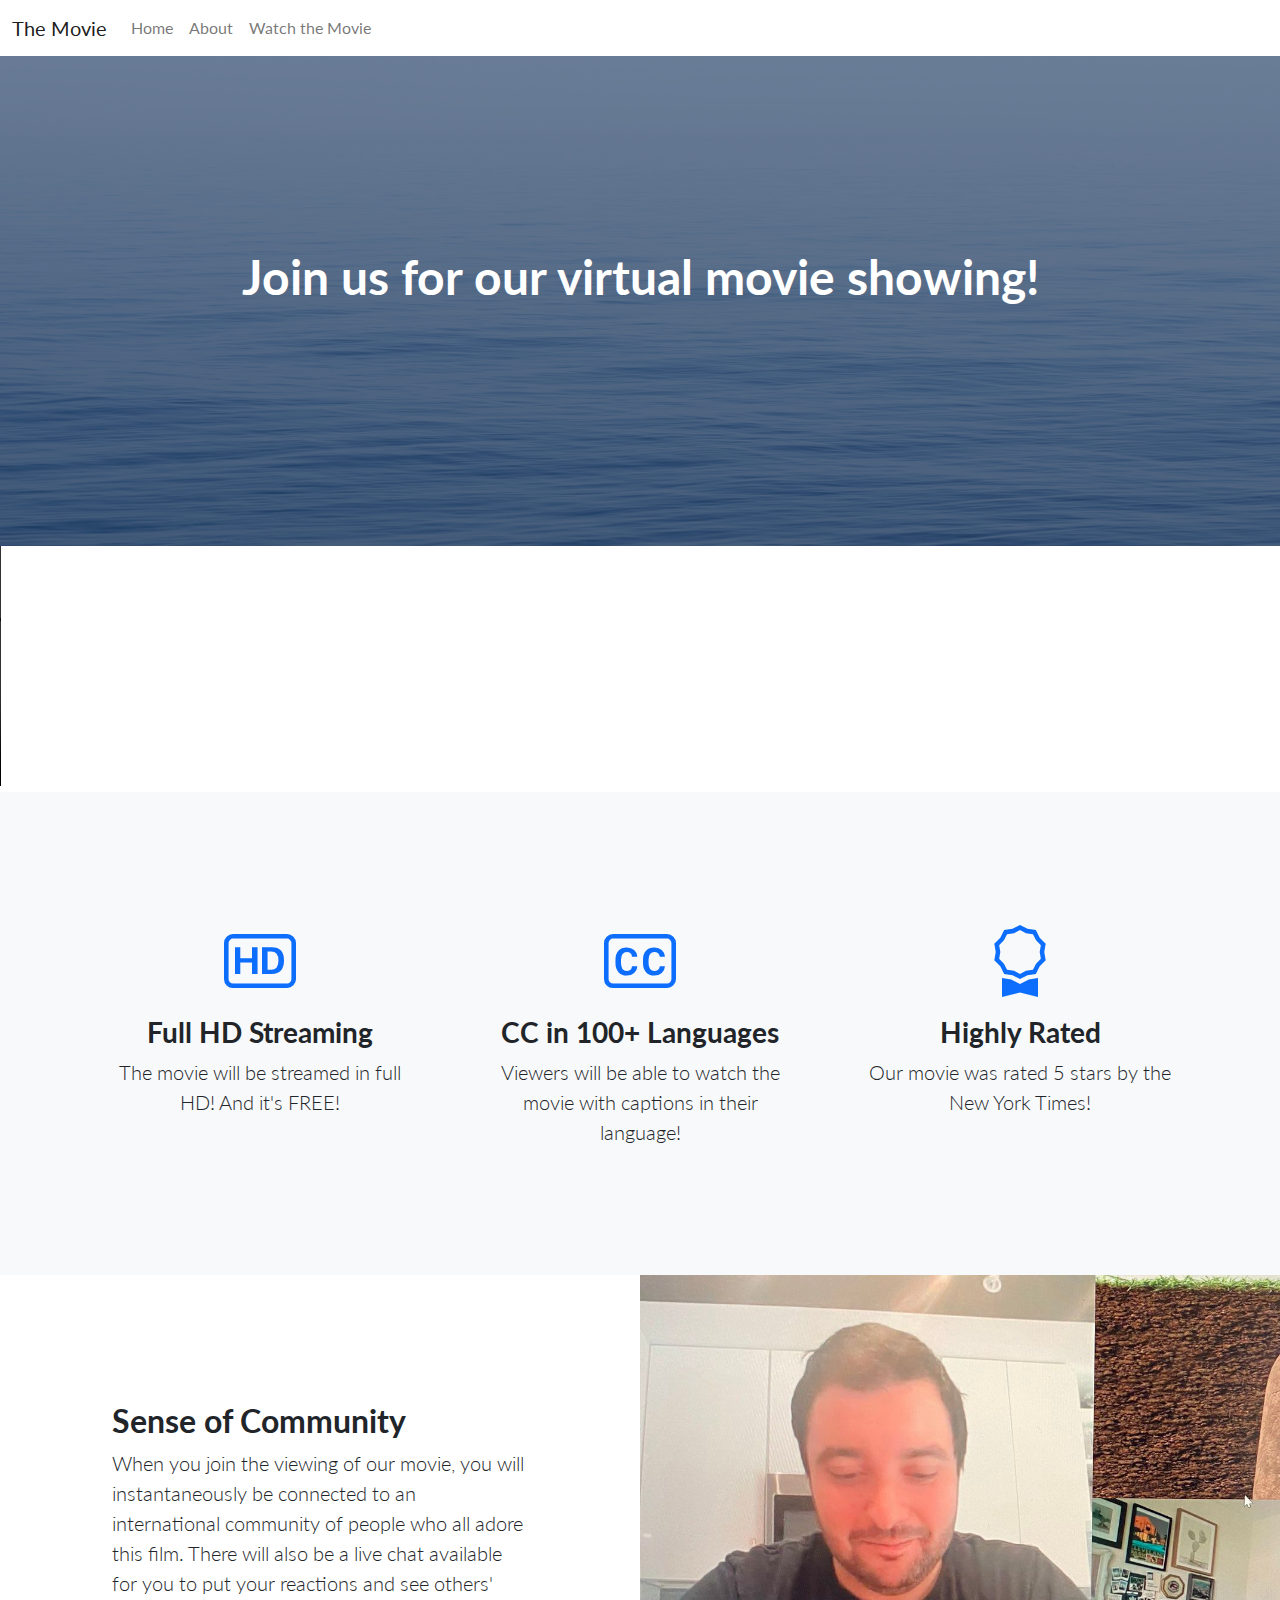
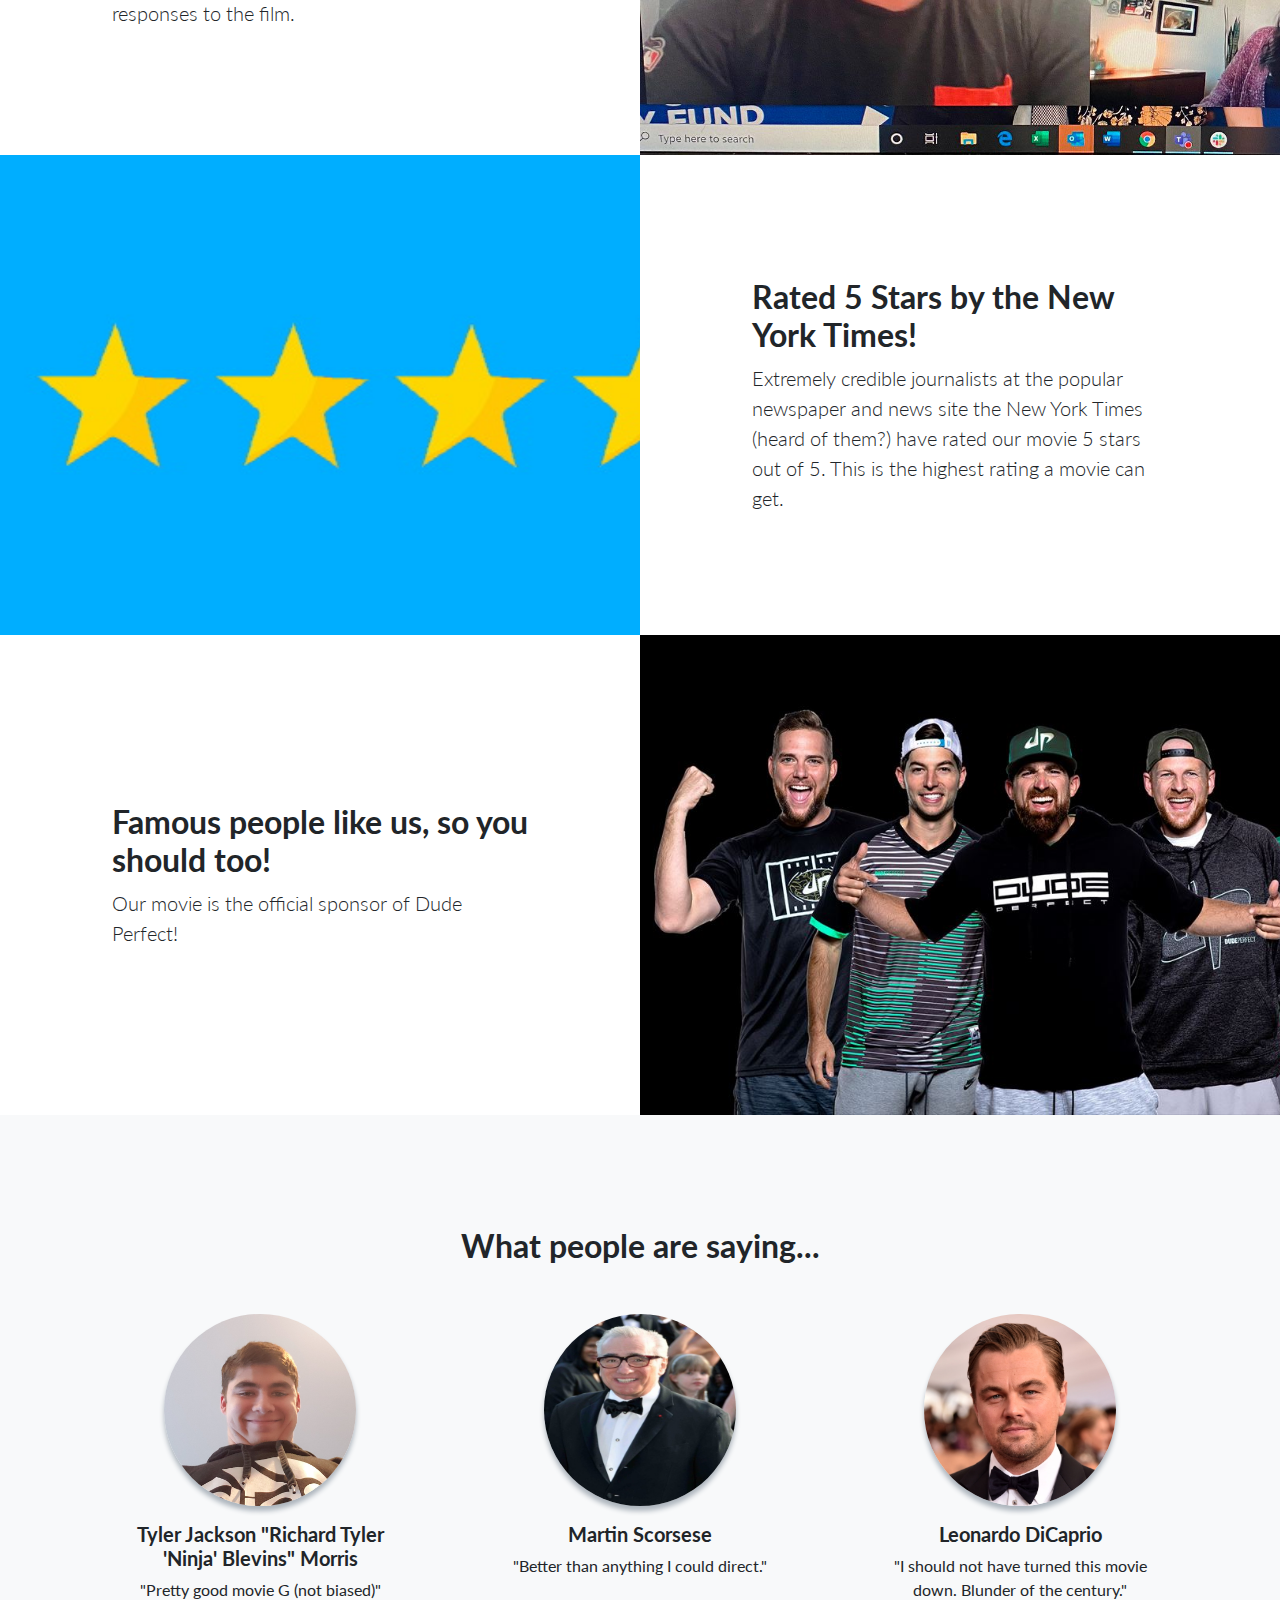
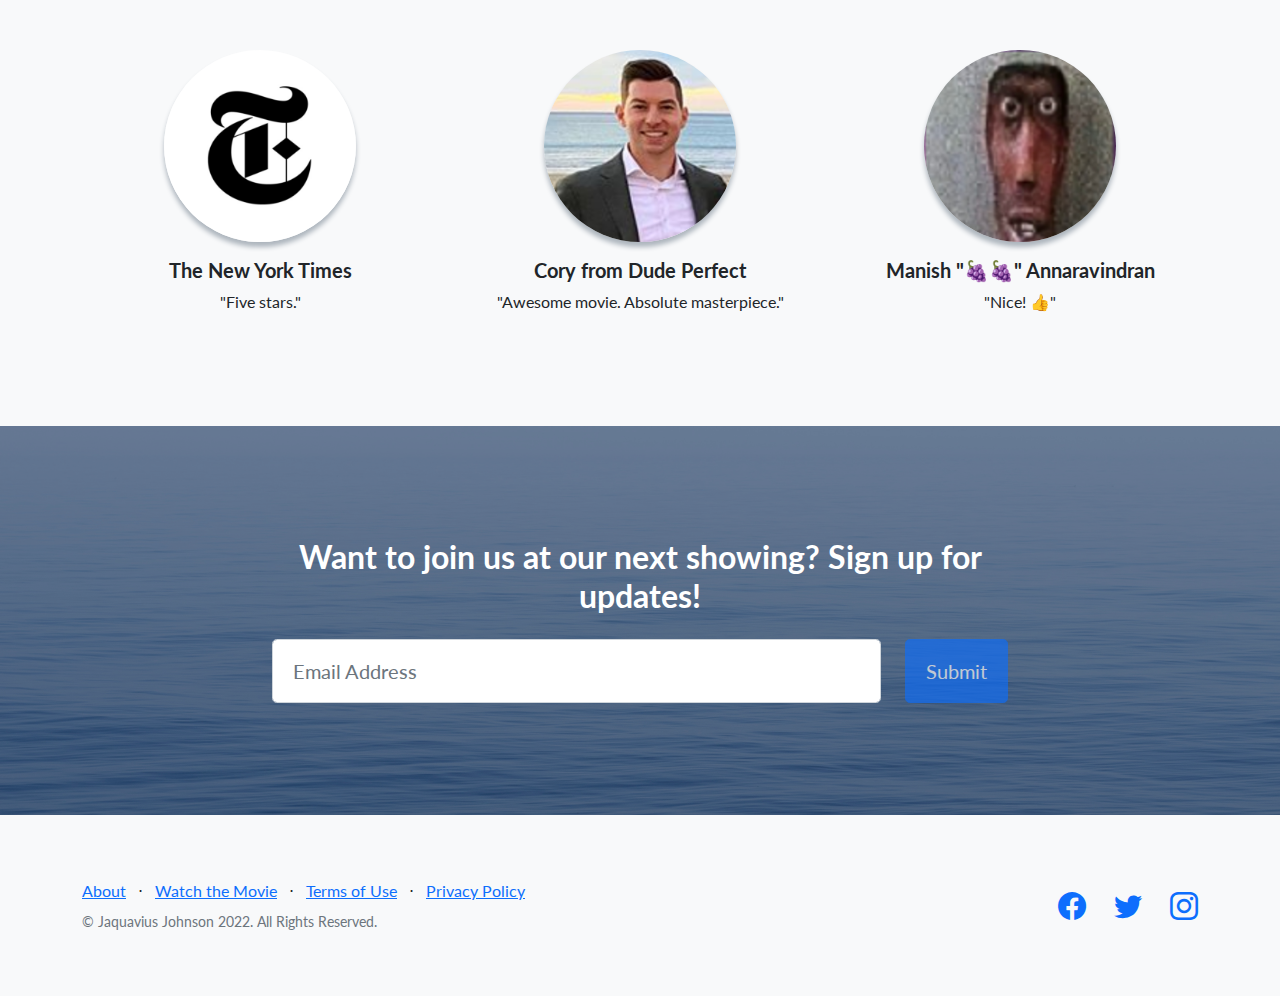
==== commit a569aac6: "Add files via upload" ====
--- a/index.html
+++ b/index.html
@@ -32,7 +32,7 @@
                   <a class="nav-link" href="about.html">About</a>
                 </li>
                 <li class="nav-item">
-                  <a class="nav-link" href="#">Watch the Movie</a>
+                  <a class="nav-link" href="movie.html">Watch the Movie</a>
                 </li>
               </ul>
             </div>
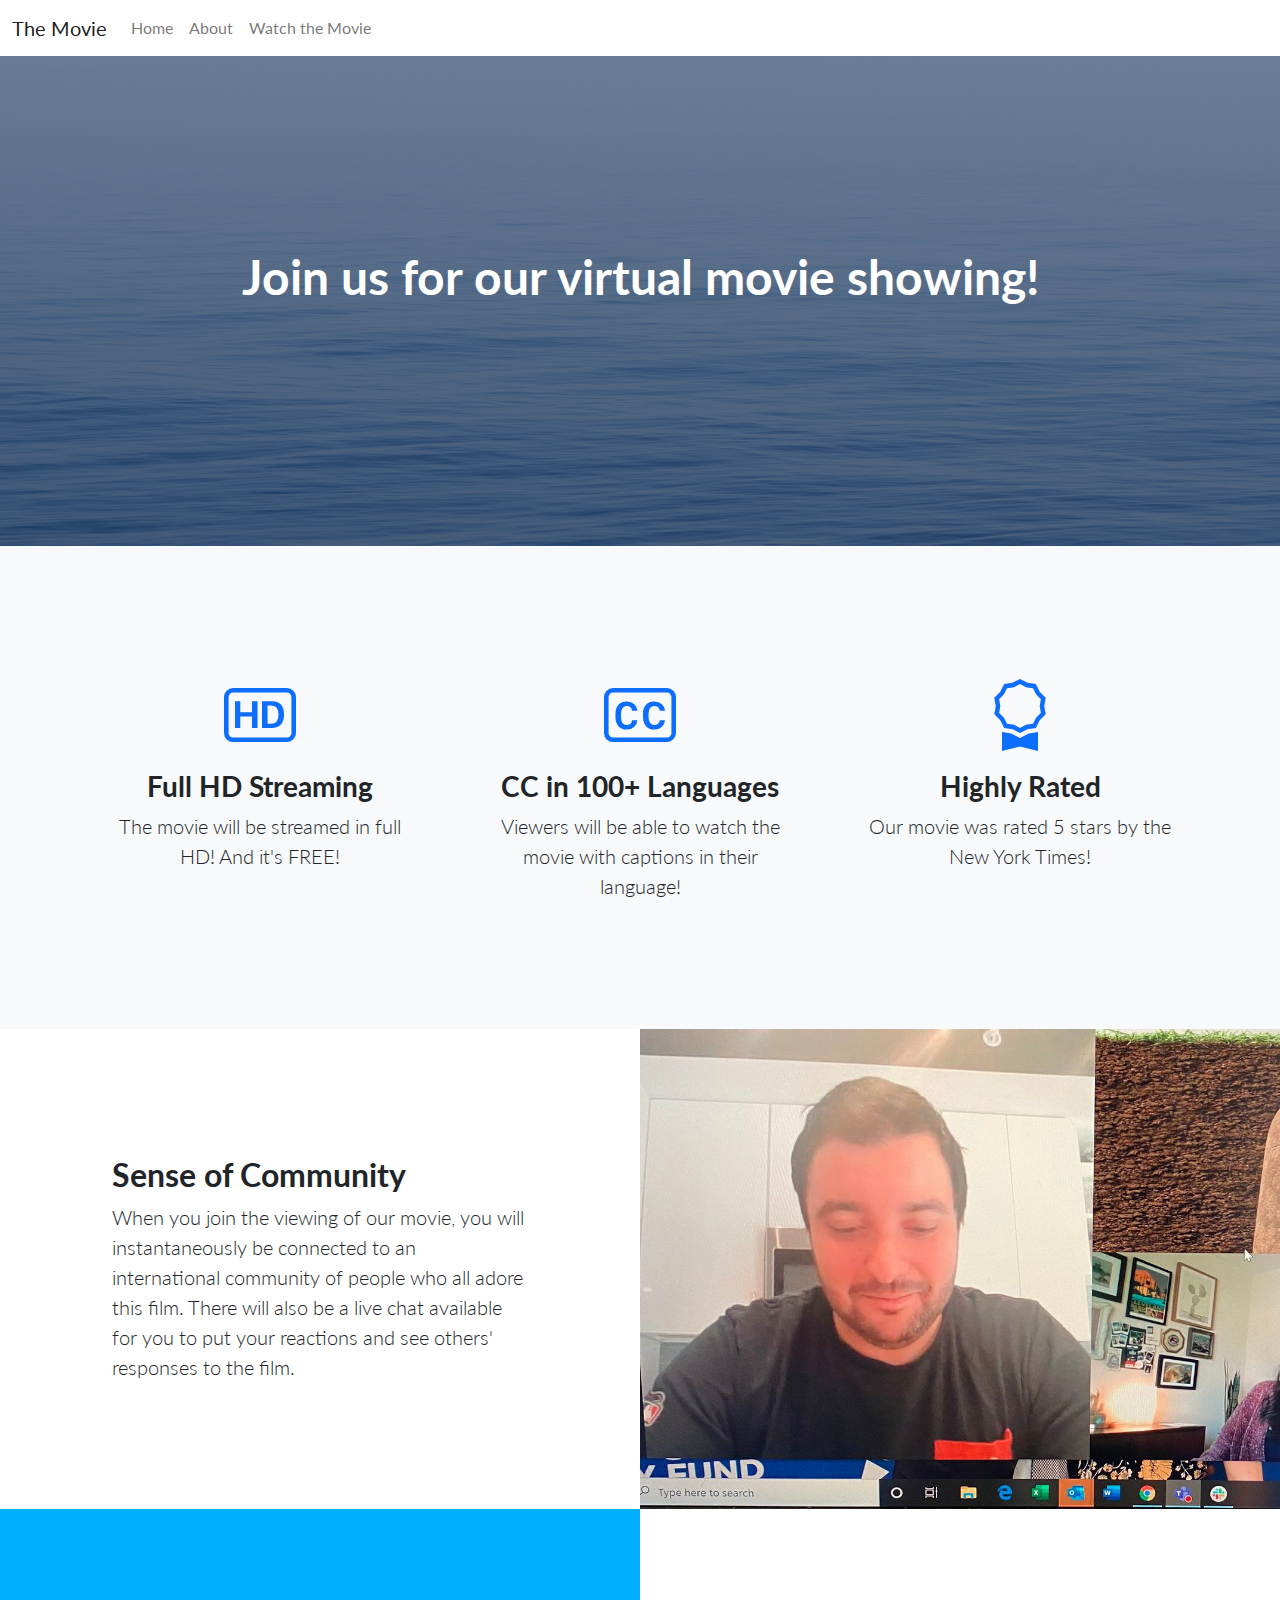
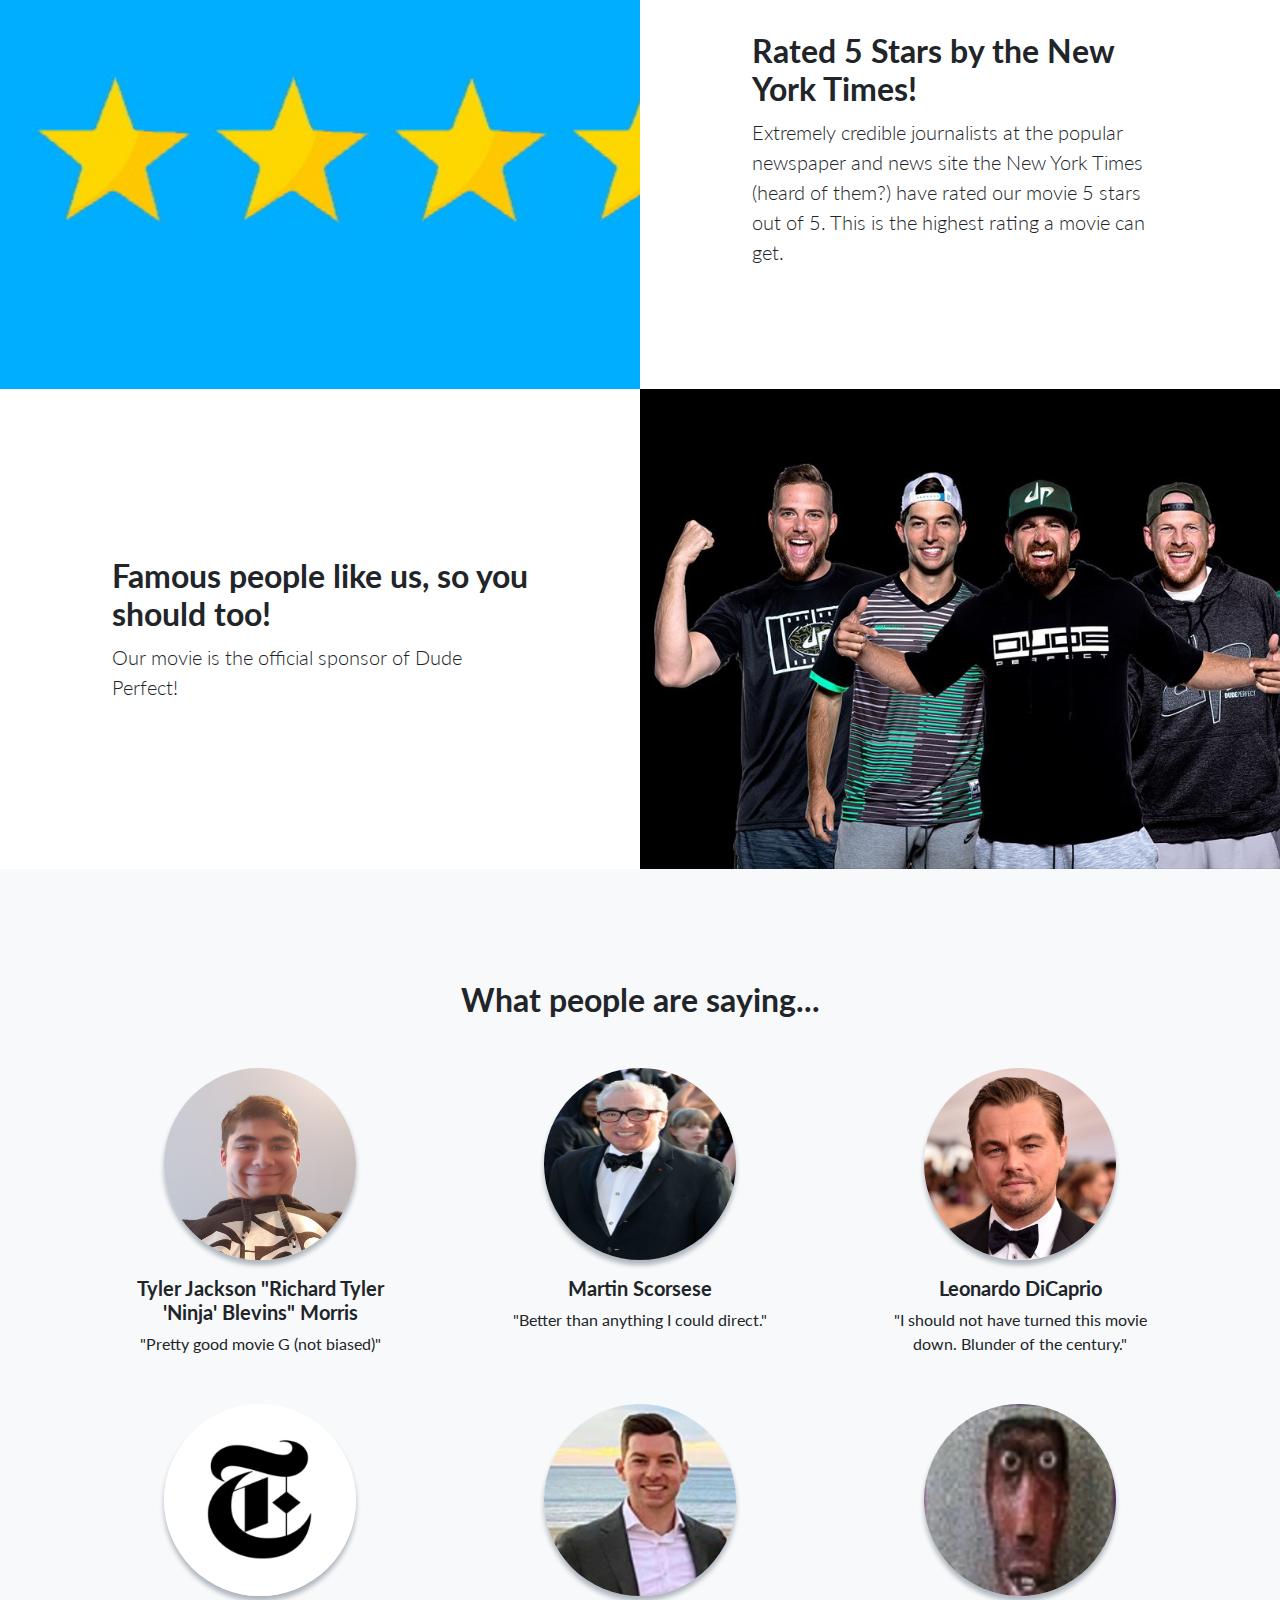
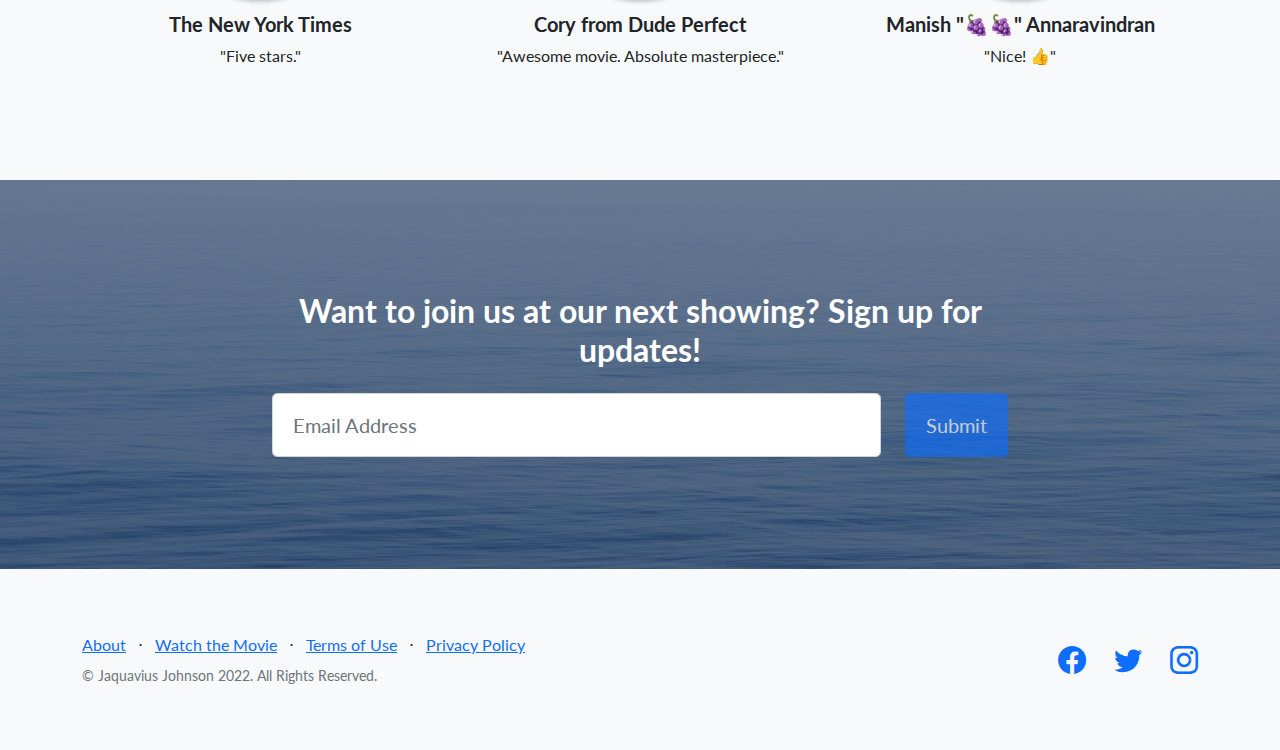
==== commit 2d1bf81a: "Add files via upload" ====
--- a/index.html
+++ b/index.html
@@ -52,10 +52,6 @@
             </div>
         </header>
         <!-- Icons Grid-->
-        <video width="320" height="240" controls>
-          <source src="harry_potter.mp4" type="video/mp4">
-          Your browser does not support the video tag.
-        </video>
         <section class="features-icons bg-light text-center">
             <div class="container">
                 <div class="row">
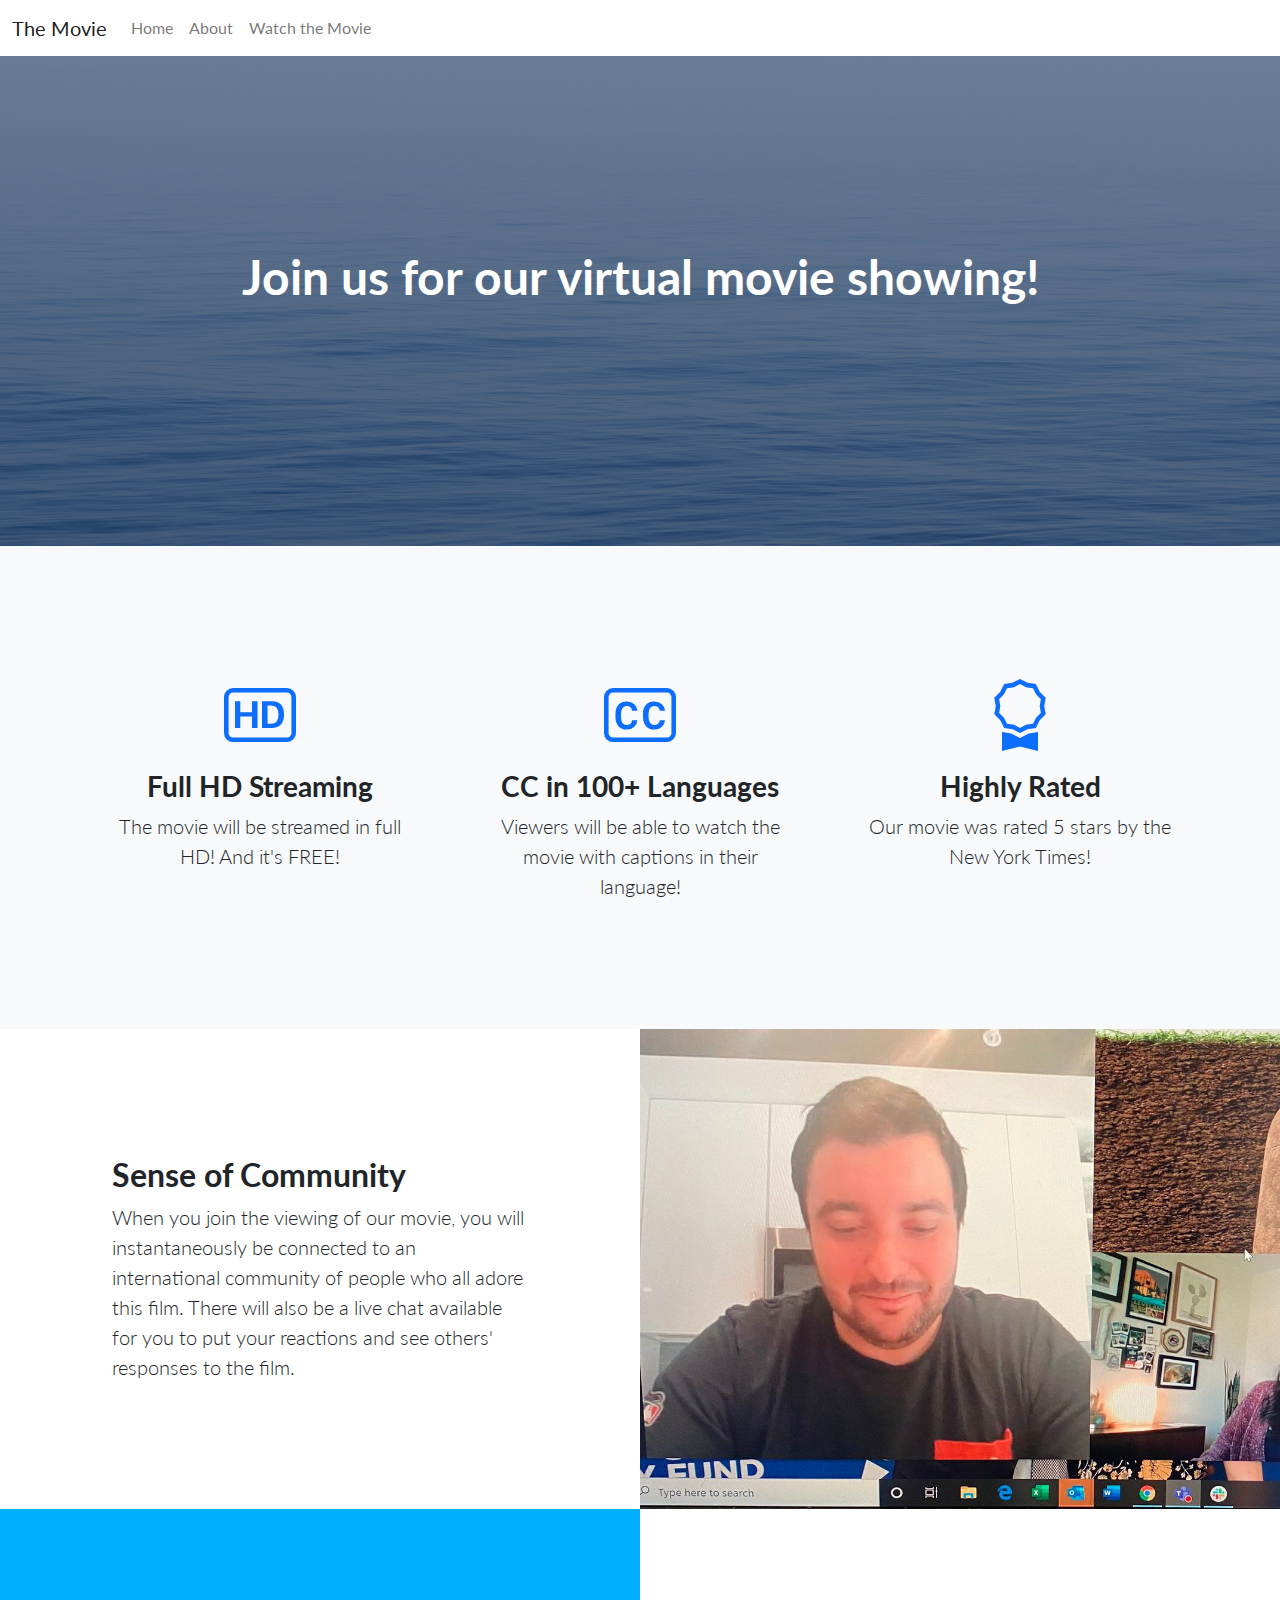
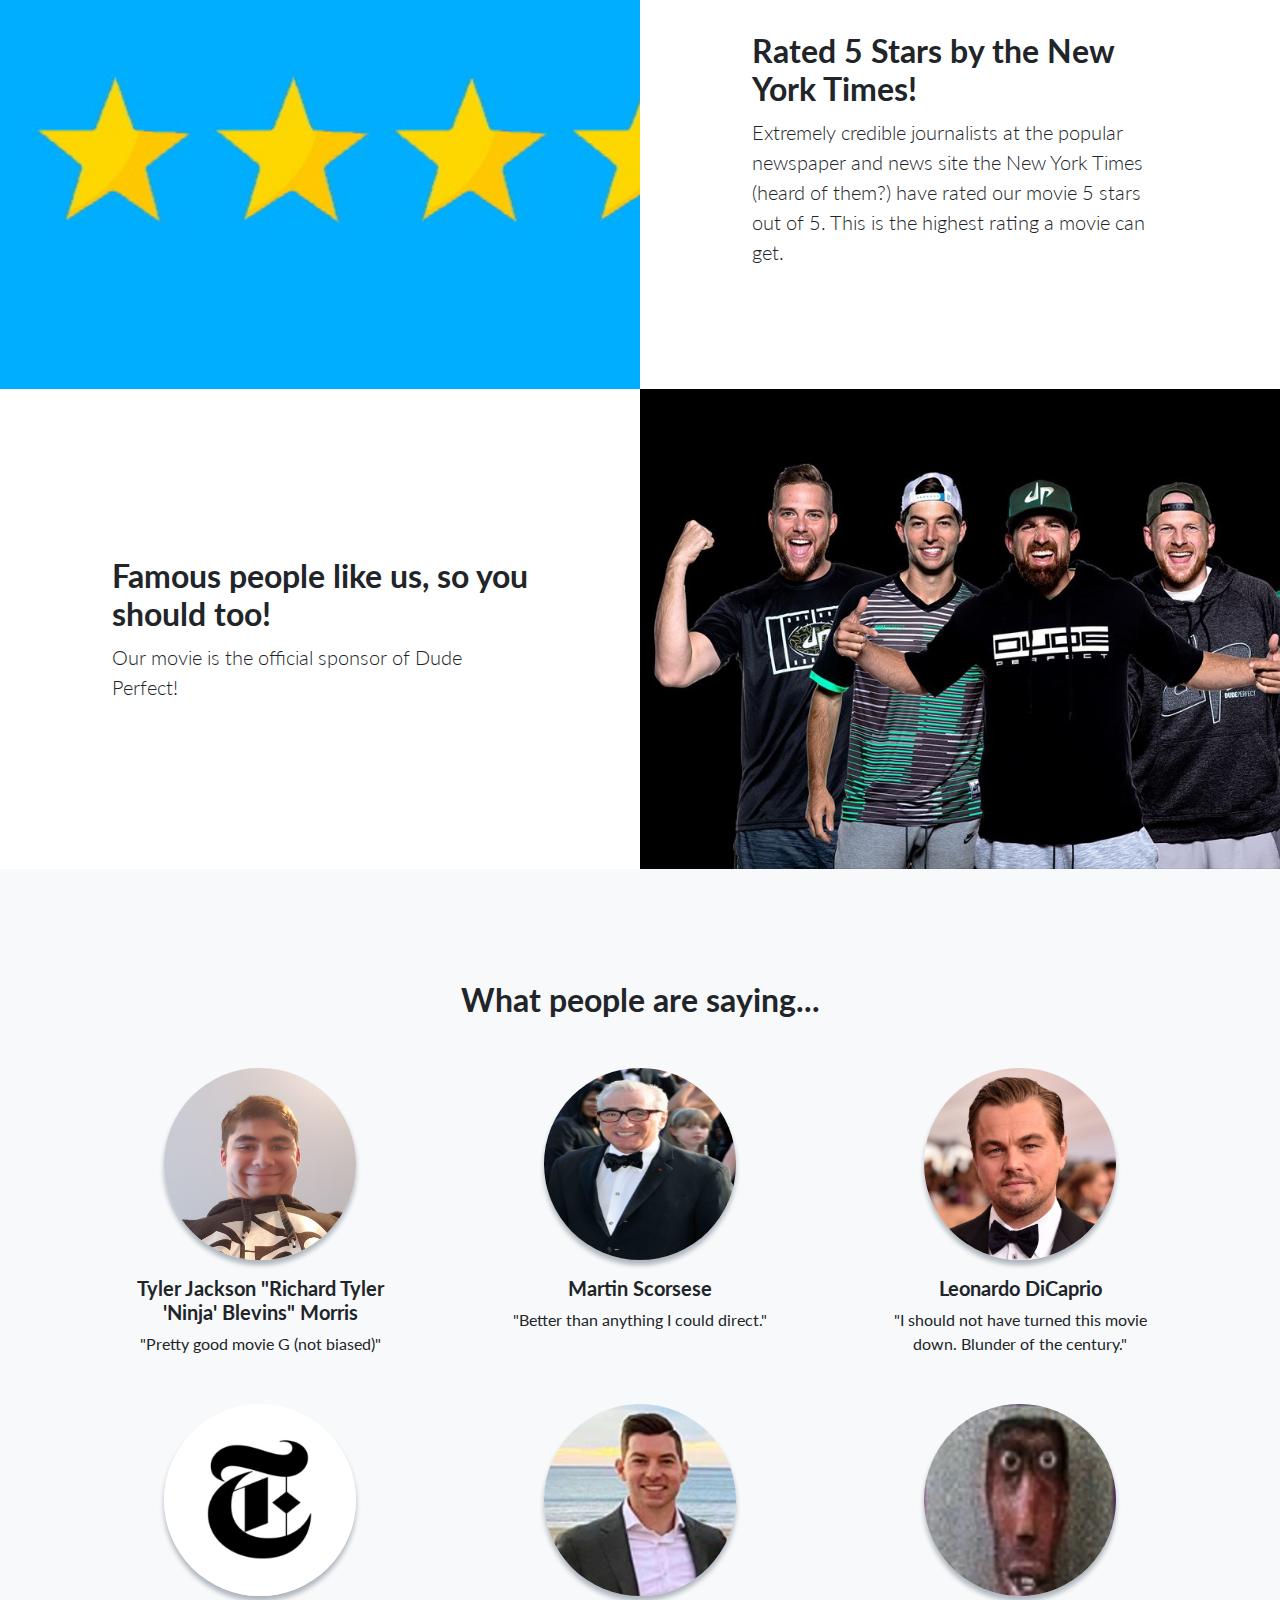
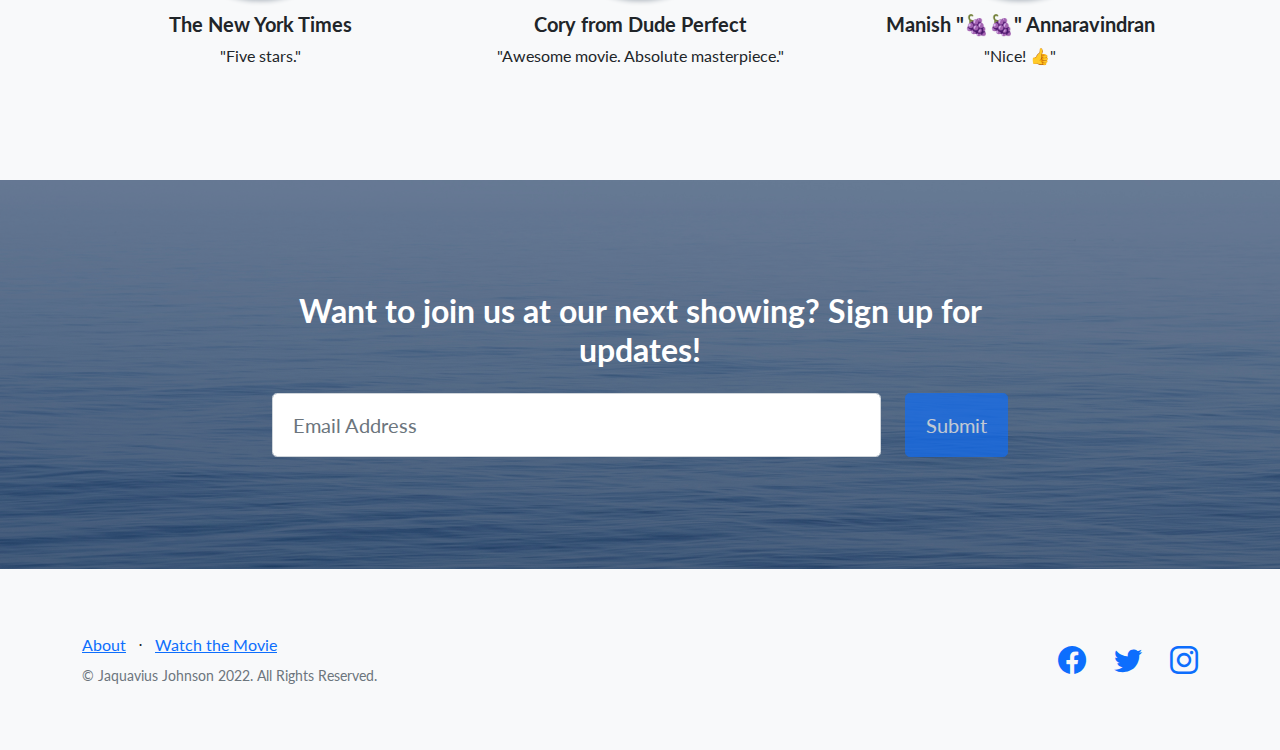
==== commit 6539a681: "Add files via upload" ====
--- a/index.html
+++ b/index.html
@@ -20,7 +20,7 @@
         <nav class="navbar navbar-expand-lg navbar-light">
           <div class="container-fluid">
             <a class="navbar-brand" href="#">The Movie</a>
-            <button class="navbar-toggler" type="button" data-toggle="collapse" data-target="#navbarNav" aria-controls="navbarNav" aria-expanded="false" aria-label="Toggle navigation">
+            <button class="navbar-toggler" type="button" data-bs-toggle="collapse" data-bs-target="#navbarNav" aria-controls="navbarNav" aria-expanded="false" aria-label="Toggle navigation">
               <span class="navbar-toggler-icon"></span>
             </button>
             <div class="collapse navbar-collapse" id="navbarNav">
@@ -212,10 +212,6 @@
                             <li class="list-inline-item"><a href="about.html">About</a></li>
                             <li class="list-inline-item">⋅</li>
                             <li class="list-inline-item"><a href="movie.html">Watch the Movie</a></li>
-                            <li class="list-inline-item">⋅</li>
-                            <li class="list-inline-item"><a href="#!">Terms of Use</a></li>
-                            <li class="list-inline-item">⋅</li>
-                            <li class="list-inline-item"><a href="#!">Privacy Policy</a></li>
                         </ul>
                         <p class="text-muted small mb-4 mb-lg-0">&copy; Jaquavius Johnson 2022. All Rights Reserved.</p>
                     </div>
